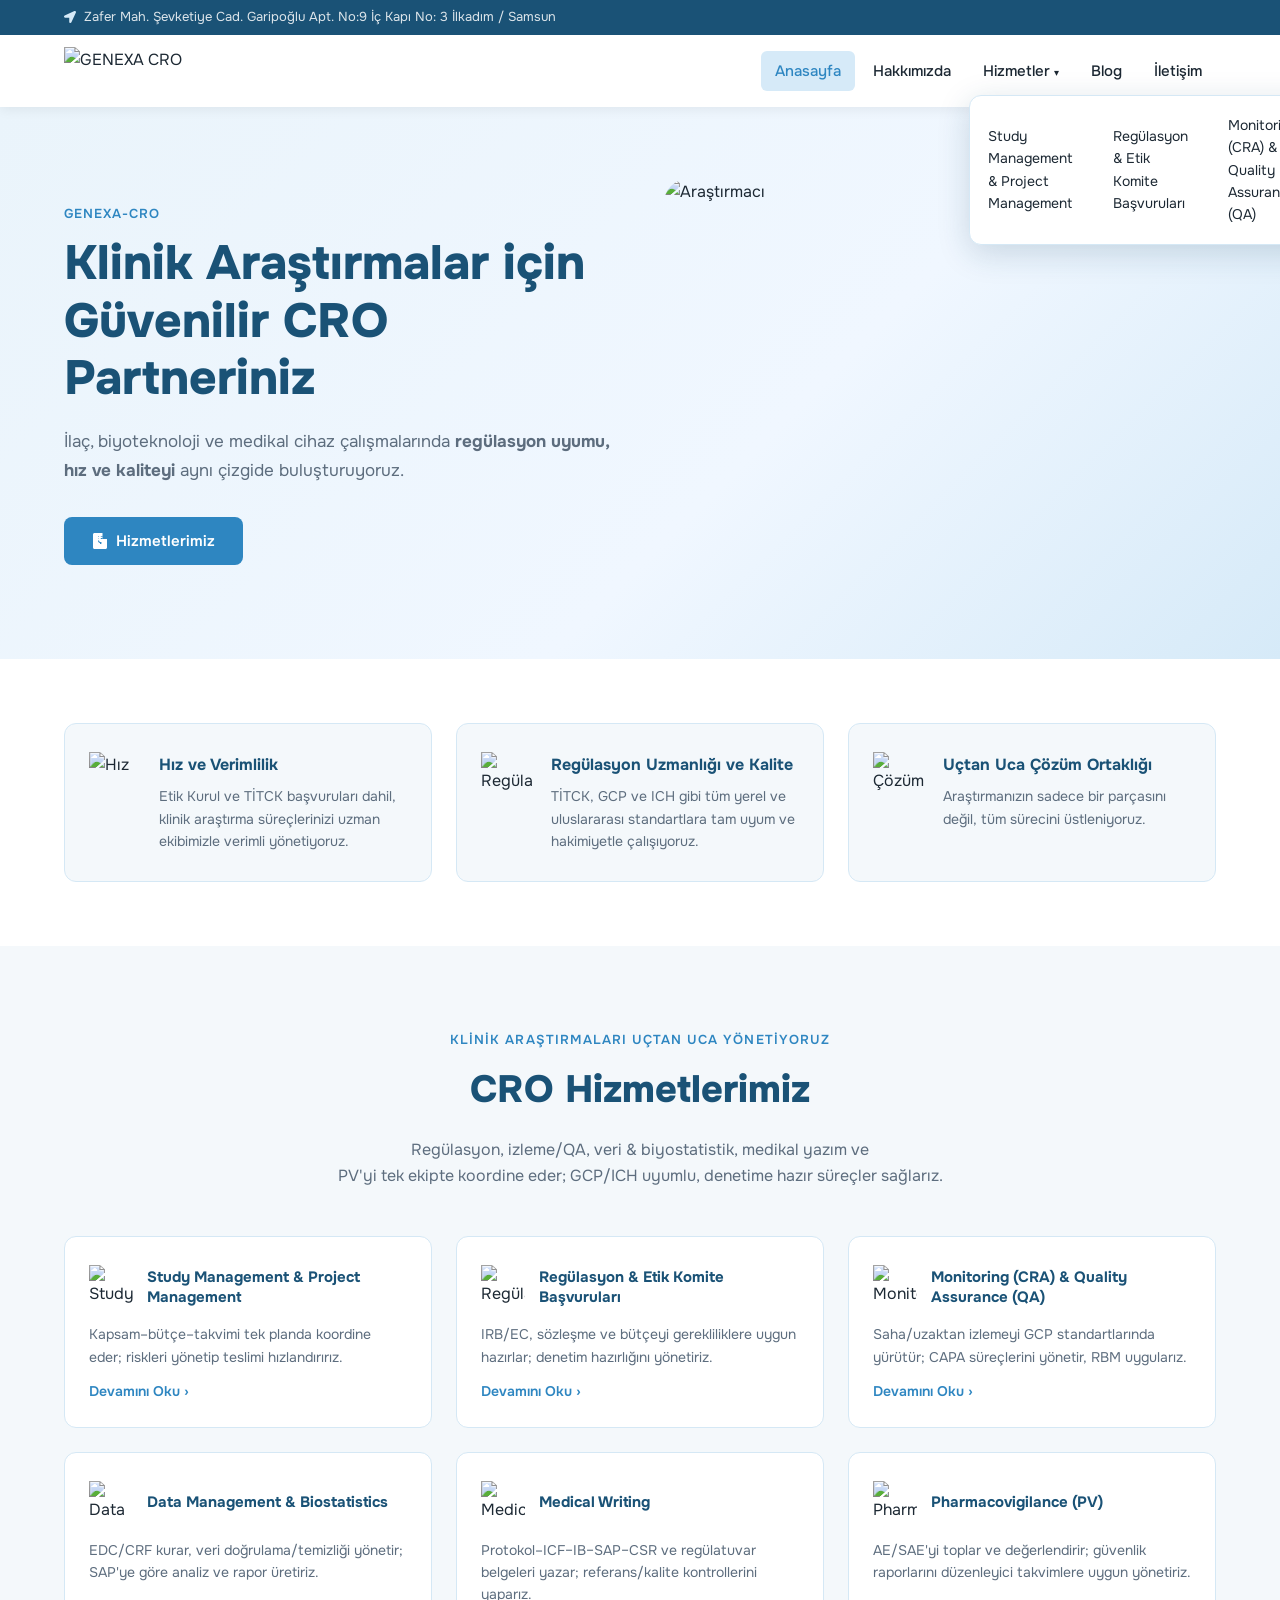
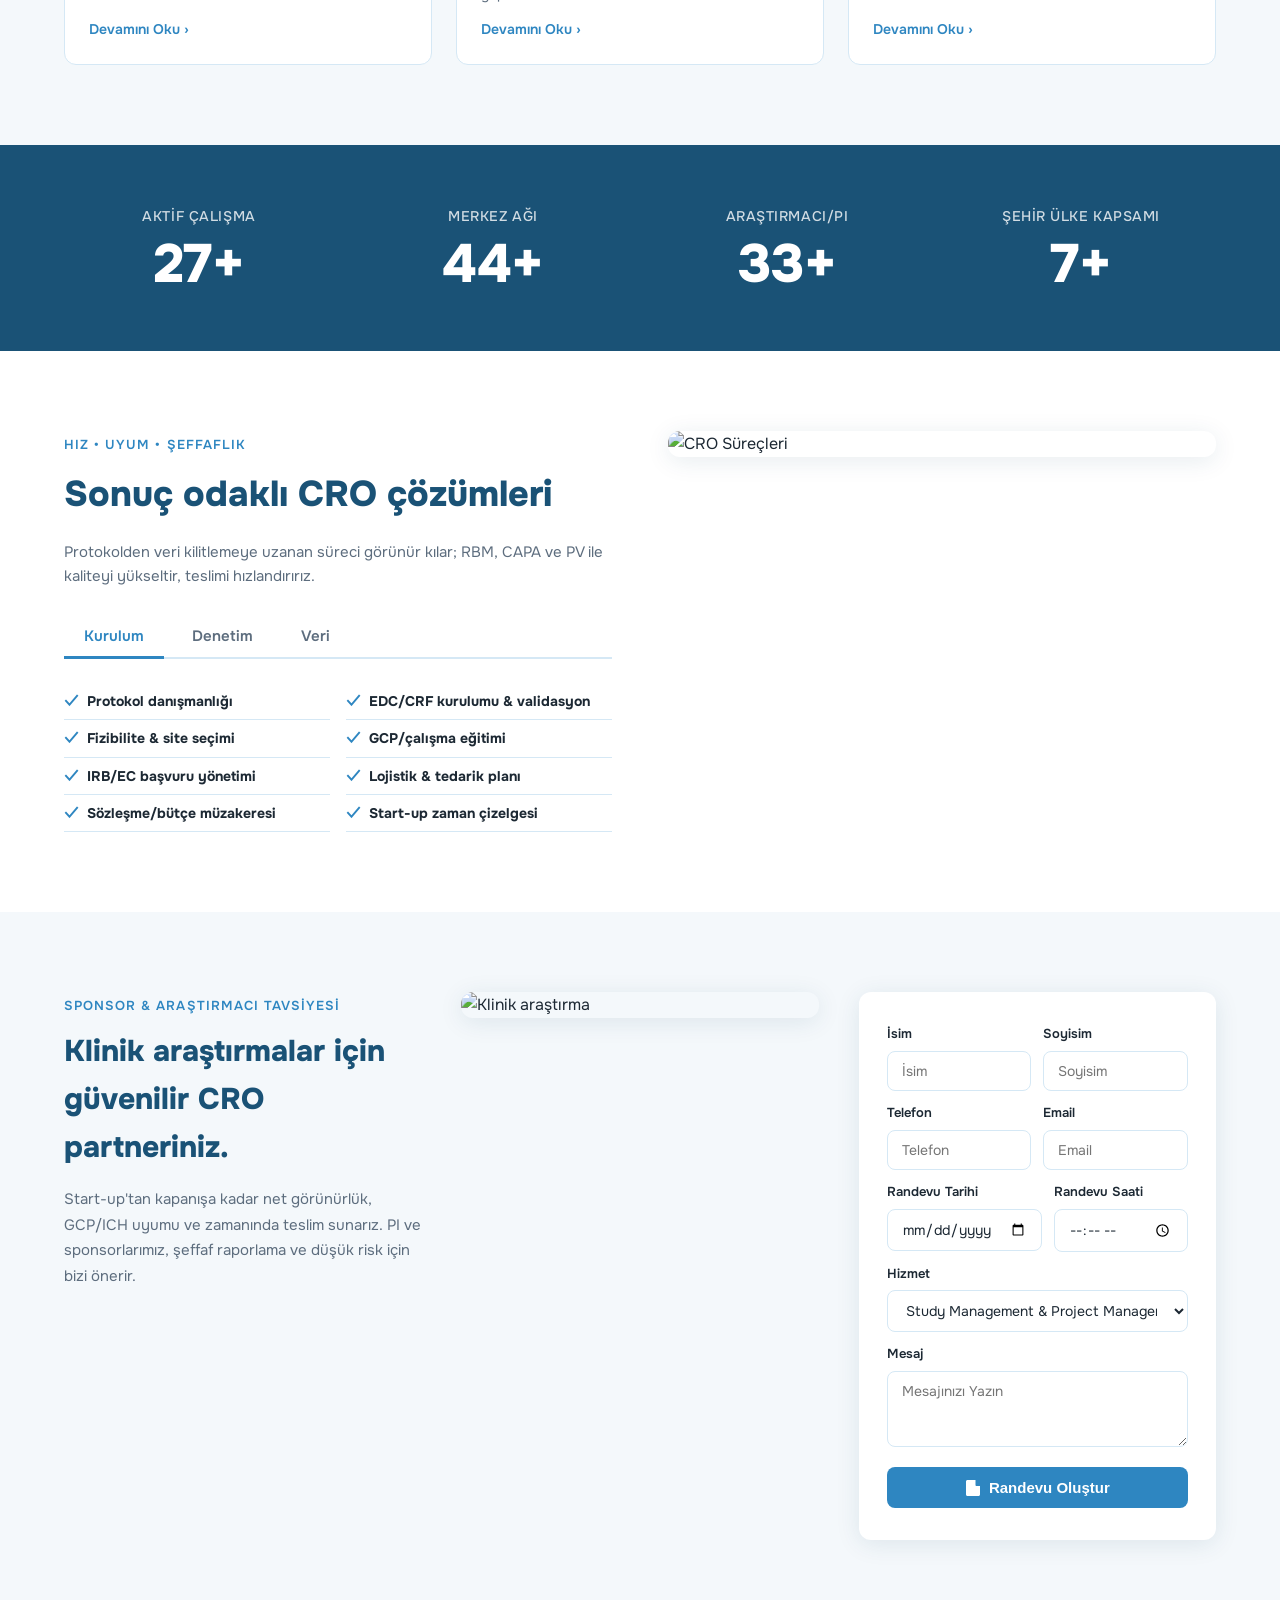
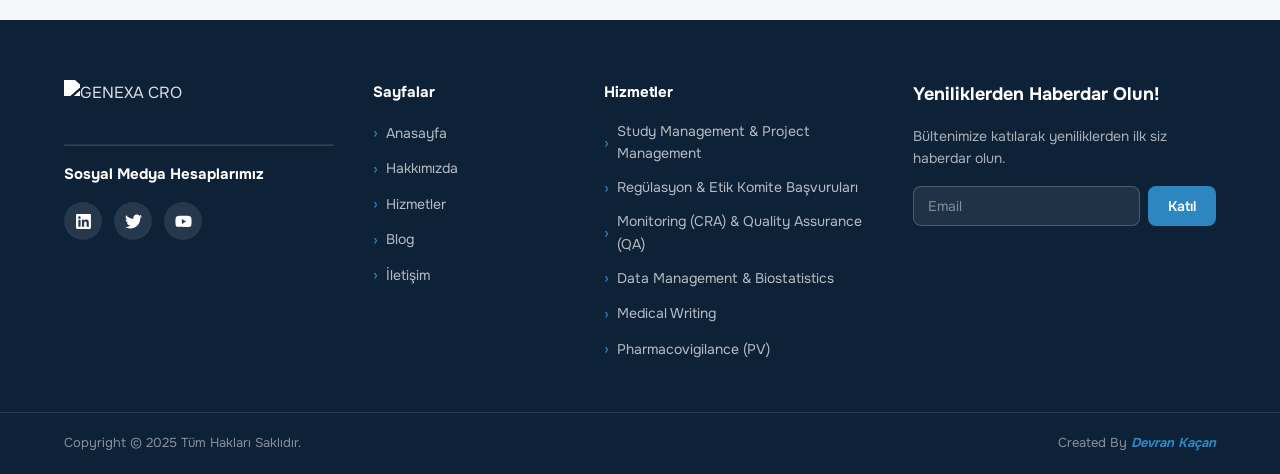
==== index.html @ 9d2e2f34 "Add Genexa CRO website replica - homepage Full HTML/CSS/JS recreation of genexa-cro.com including: -" ====
<!DOCTYPE html>
<html lang="tr">
<head>
  <meta charset="UTF-8" />
  <meta name="viewport" content="width=device-width, initial-scale=1" />
  <title>GENEXA CRO – Güvenilir CRO Partneriniz</title>
  <link rel="stylesheet" href="https://fonts.googleapis.com/css2?family=Onest:wght@300;400;500;600;700;800&family=Golos+Text:wght@400;500;600;700&display=swap" />
  <link rel="stylesheet" href="style.css" />
</head>
<body>

<!-- ========== HEADER ========== -->
<header id="masthead">
  <div class="header-top">
    <div class="container">
      <span class="header-address">
        <svg viewBox="0 0 512 512" xmlns="http://www.w3.org/2000/svg"><path d="M444.52 3.52L28.74 195.42c-47.97 22.39-31.98 92.75 19.19 92.75h175.91v175.91c0 51.17 70.36 67.17 92.75 19.19l191.9-415.78c15.99-38.39-25.59-79.97-63.97-63.97z"/></svg>
        Zafer Mah. Şevketiye Cad. Garipoğlu Apt. No:9 İç Kapı No: 3 İlkadım / Samsun
      </span>
    </div>
  </div>
  <div class="header-main">
    <div class="container header-inner">
      <a href="index.html" class="logo">
        <img src="https://genexa-cro.com/wp-content/uploads/2025/11/gorsel_2025-11-05_171219518.png" alt="GENEXA CRO" />
      </a>
      <nav class="nav-menu" id="navMenu">
        <ul>
          <li><a href="index.html" class="active">Anasayfa</a></li>
          <li><a href="hakkimizda.html">Hakkımızda</a></li>
          <li class="has-dropdown">
            <a href="hizmetler.html">Hizmetler <span class="caret">▾</span></a>
            <ul class="dropdown">
              <li><a href="study-management-project-management.html">Study Management &amp; Project Management</a></li>
              <li><a href="regulasyon-etik-komite-basvurulari.html">Regülasyon &amp; Etik Komite Başvuruları</a></li>
              <li><a href="monitoring-cra-quality-assurance-qa.html">Monitoring (CRA) &amp; Quality Assurance (QA)</a></li>
              <li><a href="medical-writing.html">Medical Writing</a></li>
              <li><a href="data-management-biostatistics.html">Data Management &amp; Biostatistics</a></li>
              <li><a href="pharmacovigilance-pv.html">Pharmacovigilance (PV)</a></li>
            </ul>
          </li>
          <li><a href="blog.html">Blog</a></li>
          <li><a href="iletisim.html">İletişim</a></li>
        </ul>
      </nav>
      <button class="burger" id="burger" aria-label="Menu Toggle">
        <span></span><span></span><span></span>
      </button>
    </div>
  </div>
</header>

<!-- ========== HERO ========== -->
<section class="hero">
  <div class="container hero-inner">
    <div class="hero-text">
      <span class="label">GENEXA-CRO</span>
      <h1>Klinik Araştırmalar için<br>Güvenilir CRO Partneriniz</h1>
      <p>İlaç, biyoteknoloji ve medikal cihaz çalışmalarında <strong>regülasyon uyumu, hız ve kaliteyi</strong> aynı çizgide buluşturuyoruz.</p>
      <a href="hizmetler.html" class="btn btn-primary">
        <svg viewBox="0 0 448 512" xmlns="http://www.w3.org/2000/svg"><path d="M0 464c0 26.5 21.5 48 48 48h352c26.5 0 48-21.5 48-48V192H336c-17.7 0-32-14.3-32-32V0H48C21.5 0 0 21.5 0 48v416zm160-352c0-8.8 7.2-16 16-16h128c8.8 0 16 7.2 16 16s-7.2 16-16 16H176c-8.8 0-16-7.2-16-16zm0 64c0-8.8 7.2-16 16-16h128c8.8 0 16 7.2 16 16s-7.2 16-16 16H176c-8.8 0-16-7.2-16-16zm96 204.8V352h-32v-35.2c-35.8-9.1-64-40.6-64-80.8h32c0 26.5 21.5 48 48 48s48-21.5 48-48c0-22.9-17-42.7-40-47v-80h32v-16h-16V80h-32v16h-16c-26.5 0-48 21.5-48 48v.1c0 31.7 20.9 57.9 49.1 67v39.3C245.1 254 272 279.9 272 312c0 40.2-28.2 71.7-64 80.8z"/></svg>
        Hizmetlerimiz
      </a>
    </div>
    <div class="hero-image">
      <img src="https://genexa-cro.com/wp-content/uploads/2025/11/front-view-female-researcher-laboratory-with-test-tubes-scaled.png" alt="Araştırmacı" />
    </div>
  </div>
</section>

<!-- ========== FEATURES ========== -->
<section class="features">
  <div class="container">
    <div class="features-grid animate-fade">
      <div class="feature-card">
        <img src="https://genexa-cro.com/wp-content/uploads/2025/11/Basliksiz-1.png" alt="Hız" />
        <div class="feature-content">
          <h3>Hız ve Verimlilik</h3>
          <p>Etik Kurul ve TİTCK başvuruları dahil, klinik araştırma süreçlerinizi uzman ekibimizle verimli yönetiyoruz.</p>
        </div>
      </div>
      <div class="feature-card">
        <img src="https://genexa-cro.com/wp-content/uploads/2025/11/Basliksiz-2-1.png" alt="Regülasyon" />
        <div class="feature-content">
          <h3>Regülasyon Uzmanlığı ve Kalite</h3>
          <p>TİTCK, GCP ve ICH gibi tüm yerel ve uluslararası standartlara tam uyum ve hakimiyetle çalışıyoruz.</p>
        </div>
      </div>
      <div class="feature-card">
        <img src="https://genexa-cro.com/wp-content/uploads/2025/11/Basliksiz-3-1.png" alt="Çözüm" />
        <div class="feature-content">
          <h3>Uçtan Uca Çözüm Ortaklığı</h3>
          <p>Araştırmanızın sadece bir parçasını değil, tüm sürecini üstleniyoruz.</p>
        </div>
      </div>
    </div>
  </div>
</section>

<!-- ========== SERVICES ========== -->
<section class="services">
  <div class="container">
    <div class="section-header">
      <span class="label">Klinik araştırmaları uçtan uca yönetiyoruz</span>
      <h2>CRO Hizmetlerimiz</h2>
      <p>Regülasyon, izleme/QA, veri &amp; biyostatistik, medikal yazım ve<br>PV'yi tek ekipte koordine eder; GCP/ICH uyumlu, denetime hazır süreçler sağlarız.</p>
    </div>
    <div class="services-grid">

      <div class="service-card">
        <div class="service-top">
          <img src="https://genexa-cro.com/wp-content/uploads/2025/11/Project-Management.png" alt="Study Management" />
          <h3>Study Management &amp; Project Management</h3>
        </div>
        <p>Kapsam–bütçe–takvimi tek planda koordine eder; riskleri yönetip teslimi hızlandırırız.</p>
        <a href="study-management-project-management.html" class="btn-read">Devamını Oku ›</a>
      </div>

      <div class="service-card">
        <div class="service-top">
          <img src="https://genexa-cro.com/wp-content/uploads/2025/11/regulasyon.png" alt="Regülasyon" />
          <h3>Regülasyon &amp; Etik Komite Başvuruları</h3>
        </div>
        <p>IRB/EC, sözleşme ve bütçeyi gerekliliklere uygun hazırlar; denetim hazırlığını yönetiriz.</p>
        <a href="regulasyon-etik-komite-basvurulari.html" class="btn-read">Devamını Oku ›</a>
      </div>

      <div class="service-card">
        <div class="service-top">
          <img src="https://genexa-cro.com/wp-content/uploads/2025/11/monitoring.png" alt="Monitoring" />
          <h3>Monitoring (CRA) &amp; Quality Assurance (QA)</h3>
        </div>
        <p>Saha/uzaktan izlemeyi GCP standartlarında yürütür; CAPA süreçlerini yönetir, RBM uygularız.</p>
        <a href="monitoring-cra-quality-assurance-qa.html" class="btn-read">Devamını Oku ›</a>
      </div>

      <div class="service-card">
        <div class="service-top">
          <img src="https://genexa-cro.com/wp-content/uploads/2025/11/gradik.png" alt="Data Management" />
          <h3>Data Management &amp; Biostatistics</h3>
        </div>
        <p>EDC/CRF kurar, veri doğrulama/temizliği yönetir; SAP'ye göre analiz ve rapor üretiriz.</p>
        <a href="data-management-biostatistics.html" class="btn-read">Devamını Oku ›</a>
      </div>

      <div class="service-card">
        <div class="service-top">
          <img src="https://genexa-cro.com/wp-content/uploads/2025/11/medikal.png" alt="Medical Writing" />
          <h3>Medical Writing</h3>
        </div>
        <p>Protokol–ICF–IB–SAP–CSR ve regülatuvar belgeleri yazar; referans/kalite kontrollerini yaparız.</p>
        <a href="medical-writing.html" class="btn-read">Devamını Oku ›</a>
      </div>

      <div class="service-card">
        <div class="service-top">
          <img src="https://genexa-cro.com/wp-content/uploads/2025/11/ecza.png" alt="Pharmacovigilance" />
          <h3>Pharmacovigilance (PV)</h3>
        </div>
        <p>AE/SAE'yi toplar ve değerlendirir; güvenlik raporlarını düzenleyici takvimlere uygun yönetiriz.</p>
        <a href="pharmacovigilance-pv.html" class="btn-read">Devamını Oku ›</a>
      </div>

    </div>
  </div>
</section>

<!-- ========== COUNTERS ========== -->
<section class="counters">
  <div class="container">
    <div class="counters-grid">
      <div class="counter-item">
        <div class="counter-title">Aktif Çalışma</div>
        <div class="counter-number"><span class="count" data-target="72">0</span>+</div>
      </div>
      <div class="counter-item">
        <div class="counter-title">Merkez Ağı</div>
        <div class="counter-number"><span class="count" data-target="120">0</span>+</div>
      </div>
      <div class="counter-item">
        <div class="counter-title">Araştırmacı/PI</div>
        <div class="counter-number"><span class="count" data-target="90">0</span>+</div>
      </div>
      <div class="counter-item">
        <div class="counter-title">Şehir Ülke Kapsamı</div>
        <div class="counter-number"><span class="count" data-target="20">0</span>+</div>
      </div>
    </div>
  </div>
</section>

<!-- ========== TABS SECTION ========== -->
<section class="tabs-section">
  <div class="container tabs-inner">
    <div class="tabs-left">
      <span class="label">Hız • Uyum • Şeffaflık</span>
      <h2>Sonuç odaklı CRO çözümleri</h2>
      <p>Protokolden veri kilitlemeye uzanan süreci görünür kılar; RBM, CAPA ve PV ile kaliteyi yükseltir, teslimi hızlandırırız.</p>

      <div class="tabs">
        <div class="tab-buttons">
          <button class="tab-btn active" data-tab="kurulum">Kurulum</button>
          <button class="tab-btn" data-tab="denetim">Denetim</button>
          <button class="tab-btn" data-tab="veri">Veri</button>
        </div>

        <div class="tab-content active" id="kurulum">
          <div class="tab-cols">
            <ul>
              <li><strong>Protokol danışmanlığı</strong></li>
              <li><strong>Fizibilite &amp; site seçimi</strong></li>
              <li><strong>IRB/EC başvuru yönetimi</strong></li>
              <li><strong>Sözleşme/bütçe müzakeresi</strong></li>
            </ul>
            <ul>
              <li><strong>EDC/CRF kurulumu &amp; validasyon</strong></li>
              <li><strong>GCP/çalışma eğitimi</strong></li>
              <li><strong>Lojistik &amp; tedarik planı</strong></li>
              <li><strong>Start-up zaman çizelgesi</strong></li>
            </ul>
          </div>
        </div>

        <div class="tab-content" id="denetim">
          <div class="tab-cols">
            <ul>
              <li><strong>RBM stratejisi &amp; planı</strong></li>
              <li><strong>Saha/uzaktan izleme (CRA)</strong></li>
              <li><strong>Kaynak belge (SDV) kontrolü</strong></li>
              <li><strong>Deviation yönetimi</strong></li>
            </ul>
            <ul>
              <li><strong>CAPA planı &amp; takibi</strong></li>
              <li><strong>Merkez/vendor denetimleri</strong></li>
              <li><strong>Eğitim &amp; kalite brifingleri</strong></li>
              <li><strong>Close-out &amp; arşiv hazırlığı</strong></li>
            </ul>
          </div>
        </div>

        <div class="tab-content" id="veri">
          <div class="tab-cols">
            <ul>
              <li><strong>Veri yönetim planı (DMP)</strong></li>
              <li><strong>Veri temizliği &amp; coding</strong></li>
              <li><strong>Veritabanı kilitleme (DBL)</strong></li>
              <li><strong>SAP &amp; istatistik analiz</strong></li>
            </ul>
            <ul>
              <li><strong>PV izleme &amp; raporlama</strong></li>
              <li><strong>Ara/nihai rapor, tablolar</strong></li>
              <li><strong>Regülatör dosya hazırlığı</strong></li>
            </ul>
          </div>
        </div>
      </div>
    </div>

    <div class="tabs-right">
      <img src="https://genexa-cro.com/wp-content/uploads/2025/11/gorsel_2025-11-06_090458486.png" alt="CRO Süreçleri" />
    </div>
  </div>
</section>

<!-- ========== CONTACT / APPOINTMENT ========== -->
<section class="contact-section">
  <div class="container contact-inner">

    <div class="contact-left">
      <span class="label">Sponsor &amp; Araştırmacı Tavsiyesi</span>
      <h2>Klinik araştırmalar için güvenilir CRO partneriniz.</h2>
      <p>Start-up'tan kapanışa kadar net görünürlük, GCP/ICH uyumu ve zamanında teslim sunarız. PI ve sponsorlarımız, şeffaf raporlama ve düşük risk için bizi önerir.</p>
    </div>

    <div class="contact-image">
      <img src="https://genexa-cro.com/wp-content/uploads/2025/11/gorsel_2025-11-06_093248950.png" alt="Klinik araştırma" />
    </div>

    <div class="contact-form-wrap">
      <form class="contact-form" onsubmit="return false;">
        <div class="form-row">
          <div class="form-group">
            <label>İsim</label>
            <input type="text" placeholder="İsim" required />
          </div>
          <div class="form-group">
            <label>Soyisim</label>
            <input type="text" placeholder="Soyisim" required />
          </div>
        </div>
        <div class="form-row">
          <div class="form-group">
            <label>Telefon</label>
            <input type="tel" placeholder="Telefon" required />
          </div>
          <div class="form-group">
            <label>Email</label>
            <input type="email" placeholder="Email" required />
          </div>
        </div>
        <div class="form-row">
          <div class="form-group">
            <label>Randevu Tarihi</label>
            <input type="date" required />
          </div>
          <div class="form-group">
            <label>Randevu Saati</label>
            <input type="time" required />
          </div>
        </div>
        <div class="form-group full">
          <label>Hizmet</label>
          <select required>
            <option>Study Management &amp; Project Management</option>
            <option>Regülasyon &amp; Etik Komite Başvuruları</option>
            <option>Monitoring (CRA) &amp; Quality Assurance (QA)</option>
            <option>Data Management &amp; Biostatistics</option>
            <option>Medical Writing</option>
            <option>Pharmacovigilance (PV)</option>
          </select>
        </div>
        <div class="form-group full">
          <label>Mesaj</label>
          <textarea rows="3" placeholder="Mesajınızı Yazın"></textarea>
        </div>
        <button type="submit" class="btn btn-primary full-width">
          <svg viewBox="0 0 448 512" xmlns="http://www.w3.org/2000/svg"><path d="M0 464c0 26.5 21.5 48 48 48h352c26.5 0 48-21.5 48-48V192H336c-17.7 0-32-14.3-32-32V0H48C21.5 0 0 21.5 0 48v416z"/></svg>
          Randevu Oluştur
        </button>
      </form>
    </div>

  </div>
</section>

<!-- ========== FOOTER ========== -->
<footer id="colophon">
  <div class="footer-main">
    <div class="container footer-grid">

      <div class="footer-col">
        <img src="https://genexa-cro.com/wp-content/uploads/2025/11/gorsel_2025-11-05_171219518.png" alt="GENEXA CRO" class="footer-logo" />
        <hr />
        <h5>Sosyal Medya Hesaplarımız</h5>
        <div class="social-icons">
          <a href="#" target="_blank" class="social-icon" aria-label="LinkedIn">
            <svg viewBox="0 0 448 512" xmlns="http://www.w3.org/2000/svg"><path d="M416 32H31.9C14.3 32 0 46.5 0 64.3v383.4C0 465.5 14.3 480 31.9 480H416c17.6 0 32-14.5 32-32.3V64.3c0-17.8-14.4-32.3-32-32.3zM135.4 416H69V202.2h66.5V416zm-33.2-243c-21.3 0-38.5-17.3-38.5-38.5S80.9 96 102.2 96c21.2 0 38.5 17.3 38.5 38.5 0 21.3-17.2 38.5-38.5 38.5zm282.1 243h-66.4V312c0-24.8-.5-56.7-34.5-56.7-34.6 0-39.9 27-39.9 54.9V416h-66.4V202.2h63.7v29.2h.9c8.9-16.8 30.6-34.5 62.9-34.5 67.2 0 79.7 44.3 79.7 101.9V416z"/></svg>
          </a>
          <a href="#" target="_blank" class="social-icon" aria-label="Twitter">
            <svg viewBox="0 0 512 512" xmlns="http://www.w3.org/2000/svg"><path d="M459.37 151.716c.325 4.548.325 9.097.325 13.645 0 138.72-105.583 298.558-298.558 298.558-59.452 0-114.68-17.219-161.137-47.106 8.447.974 16.568 1.299 25.34 1.299 49.055 0 94.213-16.568 130.274-44.832-46.132-.975-84.792-31.188-98.112-72.772 6.498.974 12.995 1.624 19.818 1.624 9.421 0 18.843-1.3 27.614-3.573-48.081-9.747-84.143-51.98-84.143-102.985v-1.299c13.969 7.797 30.214 12.67 47.431 13.319-28.264-18.843-46.781-51.005-46.781-87.391 0-19.492 5.197-37.36 14.294-52.954 51.655 63.675 129.3 105.258 216.365 109.807-1.624-7.797-2.599-15.918-2.599-24.04 0-57.828 46.782-104.934 104.934-104.934 30.213 0 57.502 12.67 76.67 33.137 23.715-4.548 46.456-13.32 66.599-25.34-7.798 24.366-24.366 44.833-46.132 57.827 21.117-2.273 41.584-8.122 60.426-16.243-14.292 20.791-32.161 39.308-52.628 54.253z"/></svg>
          </a>
          <a href="#" target="_blank" class="social-icon" aria-label="YouTube">
            <svg viewBox="0 0 576 512" xmlns="http://www.w3.org/2000/svg"><path d="M549.655 124.083c-6.281-23.65-24.787-42.276-48.284-48.597C458.781 64 288 64 288 64S117.22 64 74.629 75.486c-23.497 6.322-42.003 24.947-48.284 48.597-11.412 42.867-11.412 132.305-11.412 132.305s0 89.438 11.412 132.305c6.281 23.65 24.787 41.5 48.284 47.821C117.22 448 288 448 288 448s170.78 0 213.371-11.486c23.497-6.321 42.003-24.171 48.284-47.821 11.412-42.867 11.412-132.305 11.412-132.305s0-89.438-11.412-132.305zm-317.51 213.508V175.185l142.739 81.205-142.739 81.201z"/></svg>
          </a>
        </div>
      </div>

      <div class="footer-col">
        <h5>Sayfalar</h5>
        <ul class="footer-links">
          <li><a href="index.html">Anasayfa</a></li>
          <li><a href="hakkimizda.html">Hakkımızda</a></li>
          <li><a href="hizmetler.html">Hizmetler</a></li>
          <li><a href="blog.html">Blog</a></li>
          <li><a href="iletisim.html">İletişim</a></li>
        </ul>
      </div>

      <div class="footer-col">
        <h5>Hizmetler</h5>
        <ul class="footer-links">
          <li><a href="study-management-project-management.html">Study Management &amp; Project Management</a></li>
          <li><a href="regulasyon-etik-komite-basvurulari.html">Regülasyon &amp; Etik Komite Başvuruları</a></li>
          <li><a href="monitoring-cra-quality-assurance-qa.html">Monitoring (CRA) &amp; Quality Assurance (QA)</a></li>
          <li><a href="data-management-biostatistics.html">Data Management &amp; Biostatistics</a></li>
          <li><a href="medical-writing.html">Medical Writing</a></li>
          <li><a href="pharmacovigilance-pv.html">Pharmacovigilance (PV)</a></li>
        </ul>
      </div>

      <div class="footer-col">
        <h4>Yeniliklerden Haberdar Olun!</h4>
        <p>Bültenimize katılarak yeniliklerden ilk siz haberdar olun.</p>
        <form class="newsletter-form" onsubmit="return false;">
          <input type="email" placeholder="Email" required />
          <button type="submit">Katıl</button>
        </form>
      </div>

    </div>
  </div>

  <div class="footer-bottom">
    <div class="container footer-bottom-inner">
      <span>Copyright © 2025 Tüm Hakları Saklıdır.</span>
      <span>Created By <em><strong><a href="http://devrankacan.com/" target="_blank">Devran Kaçan</a></strong></em></span>
    </div>
  </div>
</footer>

<script src="script.js"></script>
</body>
</html>
---- style.css ----
/* ===== RESET & BASE ===== */
*, *::before, *::after { box-sizing: border-box; margin: 0; padding: 0; }

:root {
  --primary: #1a5276;
  --primary-dark: #154360;
  --accent: #2e86c1;
  --accent-light: #d6eaf8;
  --text: #1c2833;
  --text-muted: #5d6d7e;
  --white: #fff;
  --bg-light: #f4f8fb;
  --bg-dark: #0d2137;
  --border: #d5e8f5;
  --radius: 12px;
  --shadow: 0 4px 24px rgba(21,67,96,.10);
  --shadow-hover: 0 8px 32px rgba(21,67,96,.18);
  --font-main: 'Onest', 'Golos Text', sans-serif;
}

html { scroll-behavior: smooth; }

body {
  font-family: var(--font-main);
  color: var(--text);
  background: var(--white);
  line-height: 1.6;
  font-size: 16px;
}

a { text-decoration: none; color: inherit; }
img { max-width: 100%; height: auto; display: block; }
ul { list-style: none; }

.container {
  max-width: 1200px;
  margin: 0 auto;
  padding: 0 24px;
}

/* ===== LABELS ===== */
.label {
  display: inline-block;
  font-size: 13px;
  font-weight: 600;
  letter-spacing: .08em;
  color: var(--accent);
  text-transform: uppercase;
  margin-bottom: 10px;
}

/* ===== BUTTONS ===== */
.btn {
  display: inline-flex;
  align-items: center;
  gap: 8px;
  padding: 12px 28px;
  border-radius: 8px;
  font-weight: 600;
  font-size: 15px;
  cursor: pointer;
  border: none;
  transition: all .2s;
}
.btn svg { width: 16px; height: 16px; fill: currentColor; }

.btn-primary {
  background: var(--accent);
  color: var(--white);
}
.btn-primary:hover { background: var(--primary-dark); transform: translateY(-1px); box-shadow: var(--shadow-hover); }

.btn-read {
  display: inline-block;
  margin-top: 12px;
  color: var(--accent);
  font-weight: 600;
  font-size: 14px;
  transition: color .2s;
}
.btn-read:hover { color: var(--primary-dark); }

.full-width { width: 100%; justify-content: center; }

/* ===== HEADER ===== */
header { position: sticky; top: 0; z-index: 100; background: var(--white); box-shadow: 0 2px 12px rgba(0,0,0,.07); }

.header-top {
  background: var(--primary);
  color: rgba(255,255,255,.85);
  font-size: 13px;
  padding: 7px 0;
}
.header-address {
  display: flex;
  align-items: center;
  gap: 8px;
}
.header-address svg { width: 12px; height: 12px; fill: var(--accent-light); flex-shrink: 0; }

.header-main { padding: 0; }
.header-inner {
  display: flex;
  align-items: center;
  justify-content: space-between;
  gap: 24px;
  height: 72px;
}

.logo img { height: 48px; width: auto; object-fit: contain; }

.nav-menu ul {
  display: flex;
  align-items: center;
  gap: 4px;
}
.nav-menu > ul > li { position: relative; }
.nav-menu > ul > li > a {
  display: block;
  padding: 8px 14px;
  font-size: 15px;
  font-weight: 500;
  border-radius: 6px;
  color: var(--text);
  transition: all .2s;
  white-space: nowrap;
}
.nav-menu > ul > li > a:hover,
.nav-menu > ul > li > a.active {
  color: var(--accent);
  background: var(--accent-light);
}
.caret { font-size: 10px; }

.dropdown {
  display: none;
  position: absolute;
  top: calc(100% + 4px);
  left: 0;
  background: var(--white);
  border: 1px solid var(--border);
  border-radius: var(--radius);
  box-shadow: var(--shadow-hover);
  min-width: 280px;
  z-index: 200;
  padding: 8px 0;
}
.has-dropdown:hover .dropdown { display: block; }
.dropdown li a {
  display: block;
  padding: 10px 18px;
  font-size: 14px;
  color: var(--text);
  transition: background .15s, color .15s;
}
.dropdown li a:hover { background: var(--accent-light); color: var(--accent); }

.burger {
  display: none;
  flex-direction: column;
  gap: 5px;
  background: none;
  border: none;
  cursor: pointer;
  padding: 6px;
}
.burger span {
  display: block;
  width: 24px;
  height: 2px;
  background: var(--text);
  border-radius: 2px;
  transition: all .3s;
}

/* ===== HERO ===== */
.hero {
  background: linear-gradient(135deg, #eaf4fb 0%, #f0f7ff 60%, #d6eaf8 100%);
  padding: 72px 0 0;
  overflow: hidden;
}
.hero-inner {
  display: grid;
  grid-template-columns: 1fr 1fr;
  gap: 48px;
  align-items: center;
}
.hero-text { padding-bottom: 72px; }
.hero-text h1 {
  font-size: clamp(28px, 4vw, 48px);
  font-weight: 800;
  line-height: 1.2;
  color: var(--primary);
  margin-bottom: 20px;
}
.hero-text p {
  font-size: 17px;
  color: var(--text-muted);
  margin-bottom: 32px;
  line-height: 1.7;
}
.hero-image img {
  border-radius: 24px 24px 0 0;
  object-fit: cover;
  width: 100%;
  height: 480px;
}

/* ===== FEATURES ===== */
.features {
  padding: 64px 0;
  background: var(--white);
}
.features-grid {
  display: grid;
  grid-template-columns: repeat(3, 1fr);
  gap: 24px;
}
.feature-card {
  background: var(--bg-light);
  border: 1px solid var(--border);
  border-radius: var(--radius);
  padding: 28px 24px;
  display: flex;
  gap: 18px;
  align-items: flex-start;
  transition: box-shadow .2s, transform .2s;
}
.feature-card:hover { box-shadow: var(--shadow-hover); transform: translateY(-3px); }
.feature-card img { width: 52px; height: 52px; object-fit: contain; flex-shrink: 0; }
.feature-content h3 { font-size: 16px; font-weight: 700; color: var(--primary); margin-bottom: 8px; }
.feature-content p { font-size: 14px; color: var(--text-muted); line-height: 1.6; }

/* ===== SERVICES ===== */
.services {
  background: var(--bg-light);
  padding: 80px 0;
}
.section-header {
  text-align: center;
  margin-bottom: 48px;
}
.section-header h2 {
  font-size: clamp(24px, 3vw, 38px);
  font-weight: 800;
  color: var(--primary);
  margin-bottom: 16px;
}
.section-header p { font-size: 16px; color: var(--text-muted); }

.services-grid {
  display: grid;
  grid-template-columns: repeat(3, 1fr);
  gap: 24px;
}
.service-card {
  background: var(--white);
  border: 1px solid var(--border);
  border-radius: var(--radius);
  padding: 28px 24px 24px;
  display: flex;
  flex-direction: column;
  transition: box-shadow .2s, transform .2s;
}
.service-card:hover { box-shadow: var(--shadow-hover); transform: translateY(-3px); }
.service-top {
  display: flex;
  align-items: center;
  gap: 14px;
  margin-bottom: 14px;
}
.service-top img { width: 44px; height: 44px; object-fit: contain; flex-shrink: 0; }
.service-top h3 { font-size: 15px; font-weight: 700; color: var(--primary); line-height: 1.35; }
.service-card > p { font-size: 14px; color: var(--text-muted); line-height: 1.6; flex: 1; }

/* ===== COUNTERS ===== */
.counters {
  background: var(--primary);
  padding: 60px 0;
}
.counters-grid {
  display: grid;
  grid-template-columns: repeat(4, 1fr);
  gap: 24px;
  text-align: center;
}
.counter-item { color: var(--white); }
.counter-title { font-size: 14px; font-weight: 500; opacity: .8; margin-bottom: 10px; letter-spacing: .04em; text-transform: uppercase; }
.counter-number { font-size: clamp(32px, 5vw, 54px); font-weight: 800; color: var(--white); line-height: 1; }

/* ===== TABS SECTION ===== */
.tabs-section { padding: 80px 0; background: var(--white); }
.tabs-inner {
  display: grid;
  grid-template-columns: 1fr 1fr;
  gap: 56px;
  align-items: start;
}
.tabs-left h2 {
  font-size: clamp(22px, 3vw, 36px);
  font-weight: 800;
  color: var(--primary);
  margin-bottom: 16px;
}
.tabs-left > p { font-size: 15px; color: var(--text-muted); margin-bottom: 28px; }

.tab-buttons {
  display: flex;
  gap: 8px;
  margin-bottom: 24px;
  border-bottom: 2px solid var(--border);
  padding-bottom: 0;
}
.tab-btn {
  padding: 10px 20px;
  background: none;
  border: none;
  border-bottom: 3px solid transparent;
  margin-bottom: -2px;
  font-size: 15px;
  font-weight: 600;
  color: var(--text-muted);
  cursor: pointer;
  transition: all .2s;
  font-family: var(--font-main);
}
.tab-btn.active, .tab-btn:hover { color: var(--accent); border-bottom-color: var(--accent); }

.tab-content { display: none; }
.tab-content.active { display: block; }

.tab-cols {
  display: grid;
  grid-template-columns: 1fr 1fr;
  gap: 16px;
}
.tab-cols ul { padding-left: 0; }
.tab-cols li {
  padding: 7px 0;
  font-size: 14px;
  color: var(--text);
  border-bottom: 1px solid var(--border);
  display: flex;
  align-items: center;
  gap: 8px;
}
.tab-cols li::before {
  content: '✓';
  color: var(--accent);
  font-weight: 700;
  flex-shrink: 0;
}

.tabs-right img {
  border-radius: var(--radius);
  box-shadow: var(--shadow);
  width: 100%;
}

/* ===== CONTACT SECTION ===== */
.contact-section { background: var(--bg-light); padding: 80px 0; }
.contact-inner {
  display: grid;
  grid-template-columns: 1fr 1fr 1fr;
  gap: 40px;
  align-items: start;
}
.contact-left h2 {
  font-size: clamp(20px, 2.5vw, 30px);
  font-weight: 800;
  color: var(--primary);
  margin-bottom: 16px;
}
.contact-left p { font-size: 15px; color: var(--text-muted); line-height: 1.7; }
.contact-image img { border-radius: var(--radius); box-shadow: var(--shadow); }

.contact-form-wrap {
  background: var(--white);
  border-radius: var(--radius);
  padding: 32px 28px;
  box-shadow: var(--shadow);
}
.form-row { display: grid; grid-template-columns: 1fr 1fr; gap: 12px; margin-bottom: 12px; }
.form-group { display: flex; flex-direction: column; gap: 6px; }
.form-group.full { margin-bottom: 12px; }
.form-group label { font-size: 13px; font-weight: 600; color: var(--text); }
.form-group input,
.form-group select,
.form-group textarea {
  padding: 10px 14px;
  border: 1.5px solid var(--border);
  border-radius: 8px;
  font-size: 14px;
  font-family: var(--font-main);
  color: var(--text);
  background: var(--white);
  transition: border-color .2s;
  outline: none;
  width: 100%;
}
.form-group input:focus,
.form-group select:focus,
.form-group textarea:focus { border-color: var(--accent); }
.form-group textarea { resize: vertical; }
.contact-form button { margin-top: 8px; }

/* ===== FOOTER ===== */
footer { background: var(--bg-dark); color: rgba(255,255,255,.85); }

.footer-main { padding: 60px 0 40px; }
.footer-grid {
  display: grid;
  grid-template-columns: 1.4fr 1fr 1.4fr 1.3fr;
  gap: 40px;
}
.footer-logo { height: 44px; width: auto; object-fit: contain; margin-bottom: 20px; filter: brightness(0) invert(1); }
footer hr { border-color: rgba(255,255,255,.15); margin: 16px 0; }

.footer-col h4, .footer-col h5 {
  color: var(--white);
  font-weight: 700;
  margin-bottom: 16px;
}
.footer-col h4 { font-size: 18px; }
.footer-col h5 { font-size: 15px; }
.footer-col > p { font-size: 14px; color: rgba(255,255,255,.65); margin-bottom: 16px; }

.social-icons { display: flex; gap: 12px; margin-top: 4px; }
.social-icon {
  display: flex;
  align-items: center;
  justify-content: center;
  width: 38px; height: 38px;
  border-radius: 50%;
  background: rgba(255,255,255,.1);
  transition: background .2s, transform .2s;
}
.social-icon:hover { background: var(--accent); transform: scale(1.1); }
.social-icon svg { width: 17px; height: 17px; fill: var(--white); }

.footer-links li {
  display: flex;
  align-items: center;
  gap: 8px;
  margin-bottom: 10px;
}
.footer-links li::before {
  content: '›';
  color: var(--accent);
  font-size: 16px;
  flex-shrink: 0;
}
.footer-links a {
  font-size: 14px;
  color: rgba(255,255,255,.7);
  transition: color .15s;
}
.footer-links a:hover { color: var(--white); }

.newsletter-form { display: flex; gap: 8px; }
.newsletter-form input {
  flex: 1;
  padding: 10px 14px;
  border-radius: 8px;
  border: 1.5px solid rgba(255,255,255,.2);
  background: rgba(255,255,255,.08);
  color: var(--white);
  font-size: 14px;
  font-family: var(--font-main);
  outline: none;
}
.newsletter-form input::placeholder { color: rgba(255,255,255,.45); }
.newsletter-form input:focus { border-color: var(--accent); }
.newsletter-form button {
  padding: 10px 20px;
  background: var(--accent);
  color: var(--white);
  border: none;
  border-radius: 8px;
  font-size: 14px;
  font-weight: 600;
  cursor: pointer;
  font-family: var(--font-main);
  transition: background .2s;
}
.newsletter-form button:hover { background: var(--primary-dark); }

.footer-bottom {
  border-top: 1px solid rgba(255,255,255,.12);
  padding: 20px 0;
}
.footer-bottom-inner {
  display: flex;
  justify-content: space-between;
  align-items: center;
  font-size: 13px;
  color: rgba(255,255,255,.5);
}
.footer-bottom a { color: var(--accent); }
.footer-bottom a:hover { color: var(--white); }

/* ===== ANIMATION ===== */
@keyframes fadeIn {
  from { opacity: 0; transform: translateY(20px); }
  to { opacity: 1; transform: translateY(0); }
}
.animate-fade { animation: fadeIn .6s ease both; }

/* ===== RESPONSIVE ===== */
@media (max-width: 1024px) {
  .services-grid { grid-template-columns: repeat(2, 1fr); }
  .contact-inner { grid-template-columns: 1fr 1fr; }
  .contact-image { display: none; }
  .footer-grid { grid-template-columns: 1fr 1fr; gap: 32px; }
  .tabs-inner { grid-template-columns: 1fr; }
  .tabs-right { display: none; }
}

@media (max-width: 768px) {
  .header-top { display: none; }
  .logo img { height: 38px; }

  .nav-menu {
    display: none;
    position: absolute;
    top: 72px;
    left: 0;
    right: 0;
    background: var(--white);
    border-top: 1px solid var(--border);
    box-shadow: var(--shadow);
    padding: 16px 0;
    z-index: 50;
  }
  .nav-menu.open { display: block; }
  .nav-menu ul { flex-direction: column; gap: 0; }
  .nav-menu > ul > li > a { border-radius: 0; padding: 12px 24px; }
  .dropdown { position: static; box-shadow: none; border: none; padding: 0 0 0 24px; }
  .has-dropdown:hover .dropdown { display: none; }
  .has-dropdown.open .dropdown { display: block; }
  .burger { display: flex; }

  .hero-inner { grid-template-columns: 1fr; }
  .hero-text { padding-bottom: 32px; }
  .hero-image img { height: 280px; border-radius: 16px; }

  .features-grid { grid-template-columns: 1fr; }
  .services-grid { grid-template-columns: 1fr; }
  .counters-grid { grid-template-columns: repeat(2, 1fr); }
  .contact-inner { grid-template-columns: 1fr; }
  .footer-grid { grid-template-columns: 1fr; }
  .footer-bottom-inner { flex-direction: column; gap: 8px; text-align: center; }
  .form-row { grid-template-columns: 1fr; }
  .tab-cols { grid-template-columns: 1fr; }
}
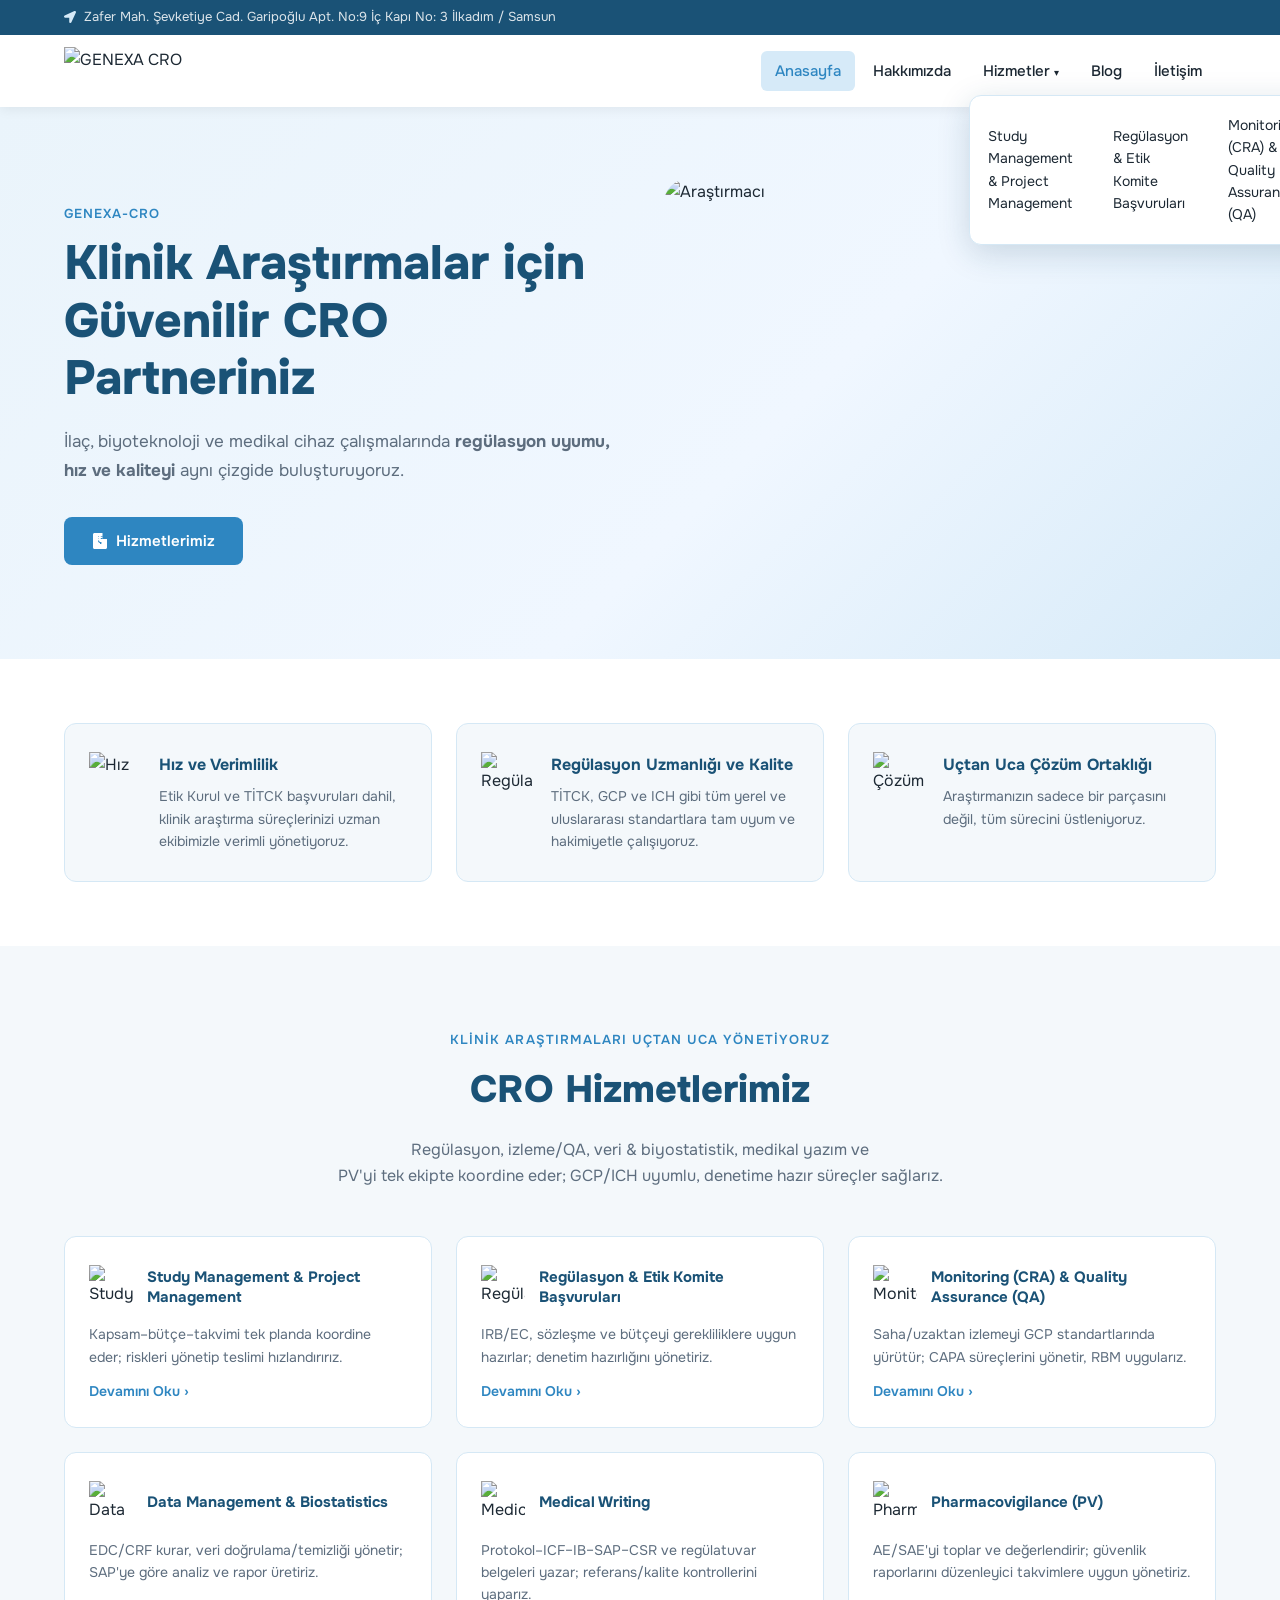
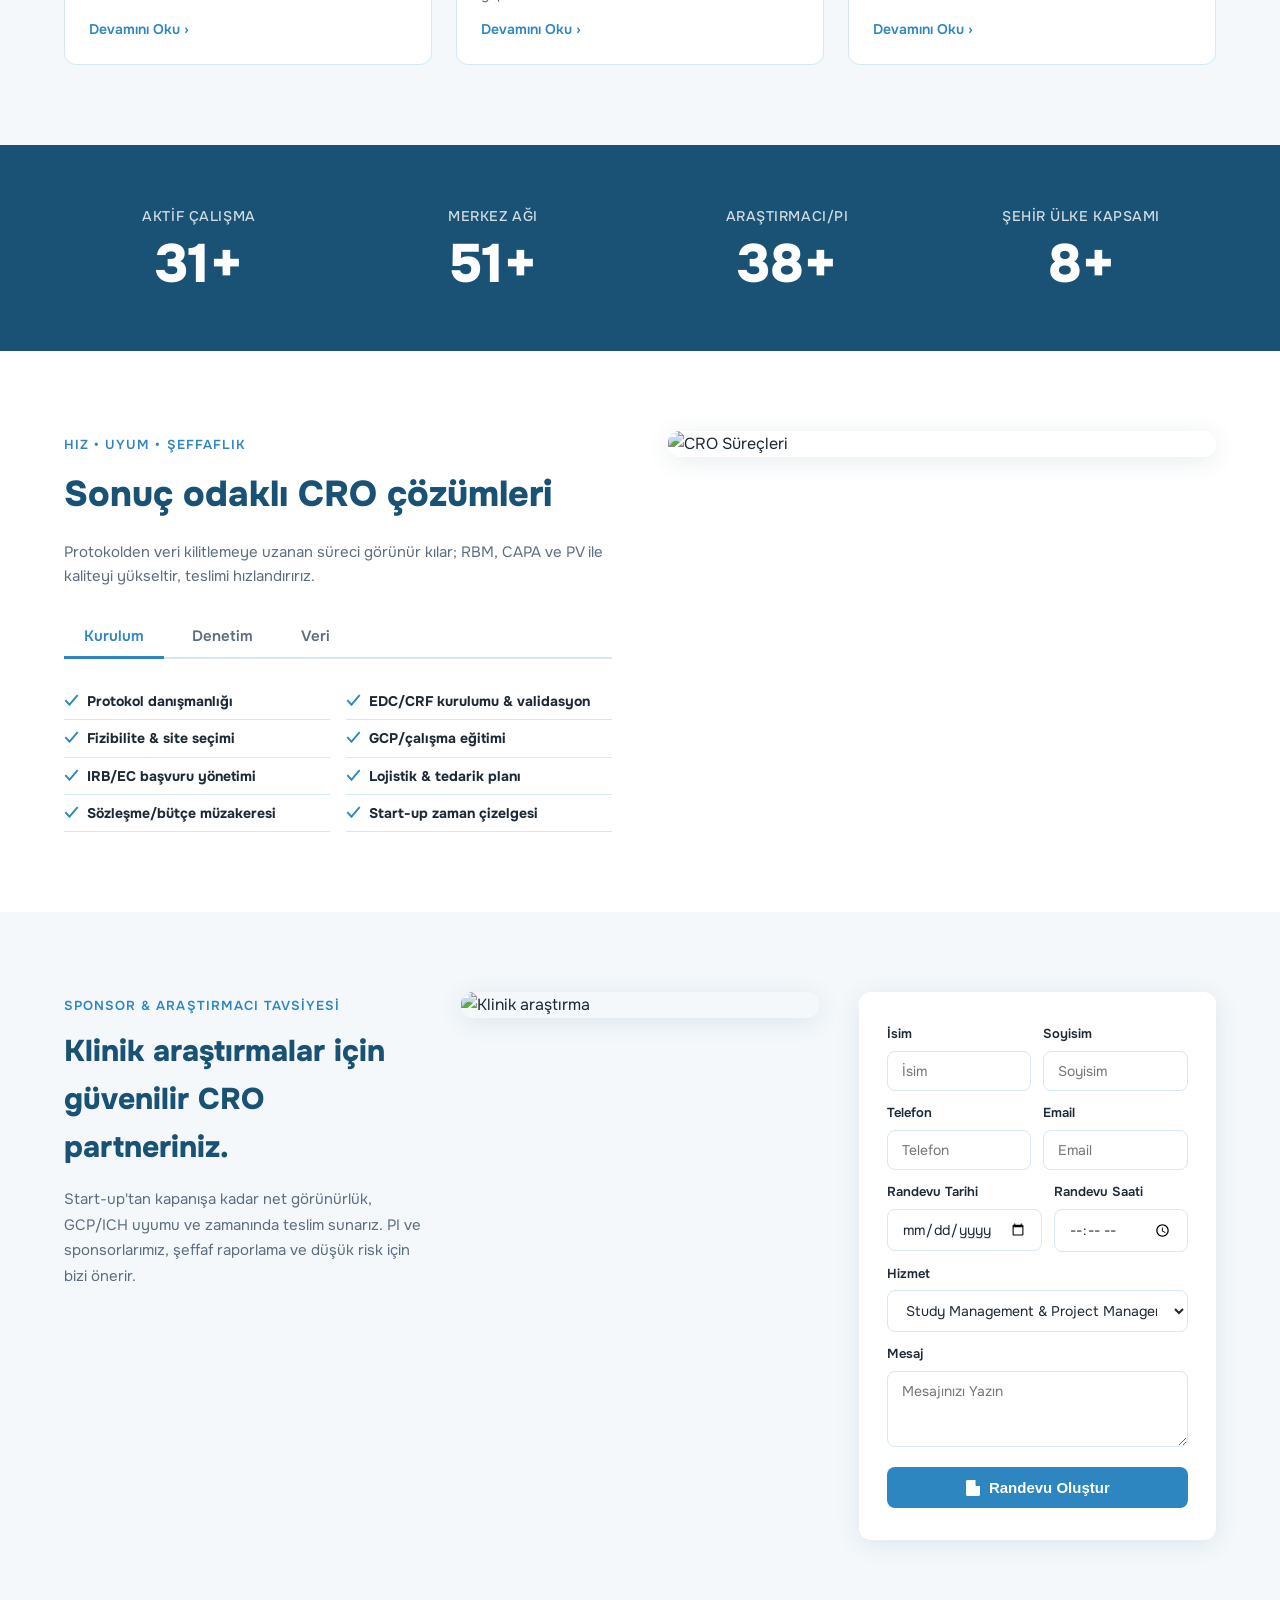
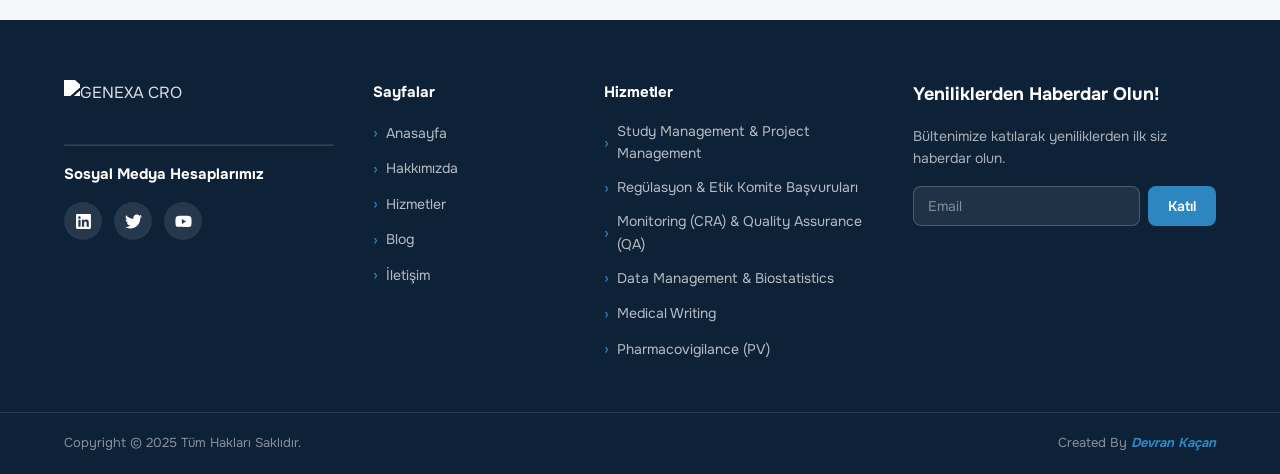
==== commit 23d7a5f6: "Download images locally and update paths All 14 images downloaded to /images folder. Replaced all ex" ====
--- a/index.html
+++ b/index.html
@@ -22,7 +22,7 @@
   <div class="header-main">
     <div class="container header-inner">
       <a href="index.html" class="logo">
-        <img src="https://genexa-cro.com/wp-content/uploads/2025/11/gorsel_2025-11-05_171219518.png" alt="GENEXA CRO" />
+        <img src="images/gorsel_2025-11-05_171219518.png" alt="GENEXA CRO" />
       </a>
       <nav class="nav-menu" id="navMenu">
         <ul>
@@ -63,7 +63,7 @@
       </a>
     </div>
     <div class="hero-image">
-      <img src="https://genexa-cro.com/wp-content/uploads/2025/11/front-view-female-researcher-laboratory-with-test-tubes-scaled.png" alt="Araştırmacı" />
+      <img src="images/front-view-female-researcher-laboratory-with-test-tubes-scaled.png" alt="Araştırmacı" />
     </div>
   </div>
 </section>
@@ -73,21 +73,21 @@
   <div class="container">
     <div class="features-grid animate-fade">
       <div class="feature-card">
-        <img src="https://genexa-cro.com/wp-content/uploads/2025/11/Basliksiz-1.png" alt="Hız" />
+        <img src="images/Basliksiz-1.png" alt="Hız" />
         <div class="feature-content">
           <h3>Hız ve Verimlilik</h3>
           <p>Etik Kurul ve TİTCK başvuruları dahil, klinik araştırma süreçlerinizi uzman ekibimizle verimli yönetiyoruz.</p>
         </div>
       </div>
       <div class="feature-card">
-        <img src="https://genexa-cro.com/wp-content/uploads/2025/11/Basliksiz-2-1.png" alt="Regülasyon" />
+        <img src="images/Basliksiz-2-1.png" alt="Regülasyon" />
         <div class="feature-content">
           <h3>Regülasyon Uzmanlığı ve Kalite</h3>
           <p>TİTCK, GCP ve ICH gibi tüm yerel ve uluslararası standartlara tam uyum ve hakimiyetle çalışıyoruz.</p>
         </div>
       </div>
       <div class="feature-card">
-        <img src="https://genexa-cro.com/wp-content/uploads/2025/11/Basliksiz-3-1.png" alt="Çözüm" />
+        <img src="images/Basliksiz-3-1.png" alt="Çözüm" />
         <div class="feature-content">
           <h3>Uçtan Uca Çözüm Ortaklığı</h3>
           <p>Araştırmanızın sadece bir parçasını değil, tüm sürecini üstleniyoruz.</p>
@@ -109,7 +109,7 @@
 
       <div class="service-card">
         <div class="service-top">
-          <img src="https://genexa-cro.com/wp-content/uploads/2025/11/Project-Management.png" alt="Study Management" />
+          <img src="images/Project-Management.png" alt="Study Management" />
           <h3>Study Management &amp; Project Management</h3>
         </div>
         <p>Kapsam–bütçe–takvimi tek planda koordine eder; riskleri yönetip teslimi hızlandırırız.</p>
@@ -118,7 +118,7 @@
 
       <div class="service-card">
         <div class="service-top">
-          <img src="https://genexa-cro.com/wp-content/uploads/2025/11/regulasyon.png" alt="Regülasyon" />
+          <img src="images/regulasyon.png" alt="Regülasyon" />
           <h3>Regülasyon &amp; Etik Komite Başvuruları</h3>
         </div>
         <p>IRB/EC, sözleşme ve bütçeyi gerekliliklere uygun hazırlar; denetim hazırlığını yönetiriz.</p>
@@ -127,7 +127,7 @@
 
       <div class="service-card">
         <div class="service-top">
-          <img src="https://genexa-cro.com/wp-content/uploads/2025/11/monitoring.png" alt="Monitoring" />
+          <img src="images/monitoring.png" alt="Monitoring" />
           <h3>Monitoring (CRA) &amp; Quality Assurance (QA)</h3>
         </div>
         <p>Saha/uzaktan izlemeyi GCP standartlarında yürütür; CAPA süreçlerini yönetir, RBM uygularız.</p>
@@ -136,7 +136,7 @@
 
       <div class="service-card">
         <div class="service-top">
-          <img src="https://genexa-cro.com/wp-content/uploads/2025/11/gradik.png" alt="Data Management" />
+          <img src="images/gradik.png" alt="Data Management" />
           <h3>Data Management &amp; Biostatistics</h3>
         </div>
         <p>EDC/CRF kurar, veri doğrulama/temizliği yönetir; SAP'ye göre analiz ve rapor üretiriz.</p>
@@ -145,7 +145,7 @@
 
       <div class="service-card">
         <div class="service-top">
-          <img src="https://genexa-cro.com/wp-content/uploads/2025/11/medikal.png" alt="Medical Writing" />
+          <img src="images/medikal.png" alt="Medical Writing" />
           <h3>Medical Writing</h3>
         </div>
         <p>Protokol–ICF–IB–SAP–CSR ve regülatuvar belgeleri yazar; referans/kalite kontrollerini yaparız.</p>
@@ -154,7 +154,7 @@
 
       <div class="service-card">
         <div class="service-top">
-          <img src="https://genexa-cro.com/wp-content/uploads/2025/11/ecza.png" alt="Pharmacovigilance" />
+          <img src="images/ecza.png" alt="Pharmacovigilance" />
           <h3>Pharmacovigilance (PV)</h3>
         </div>
         <p>AE/SAE'yi toplar ve değerlendirir; güvenlik raporlarını düzenleyici takvimlere uygun yönetiriz.</p>
@@ -257,7 +257,7 @@
     </div>
 
     <div class="tabs-right">
-      <img src="https://genexa-cro.com/wp-content/uploads/2025/11/gorsel_2025-11-06_090458486.png" alt="CRO Süreçleri" />
+      <img src="images/gorsel_2025-11-06_090458486.png" alt="CRO Süreçleri" />
     </div>
   </div>
 </section>
@@ -273,7 +273,7 @@
     </div>
 
     <div class="contact-image">
-      <img src="https://genexa-cro.com/wp-content/uploads/2025/11/gorsel_2025-11-06_093248950.png" alt="Klinik araştırma" />
+      <img src="images/gorsel_2025-11-06_093248950.png" alt="Klinik araştırma" />
     </div>
 
     <div class="contact-form-wrap">
@@ -339,7 +339,7 @@
     <div class="container footer-grid">
 
       <div class="footer-col">
-        <img src="https://genexa-cro.com/wp-content/uploads/2025/11/gorsel_2025-11-05_171219518.png" alt="GENEXA CRO" class="footer-logo" />
+        <img src="images/gorsel_2025-11-05_171219518.png" alt="GENEXA CRO" class="footer-logo" />
         <hr />
         <h5>Sosyal Medya Hesaplarımız</h5>
         <div class="social-icons">
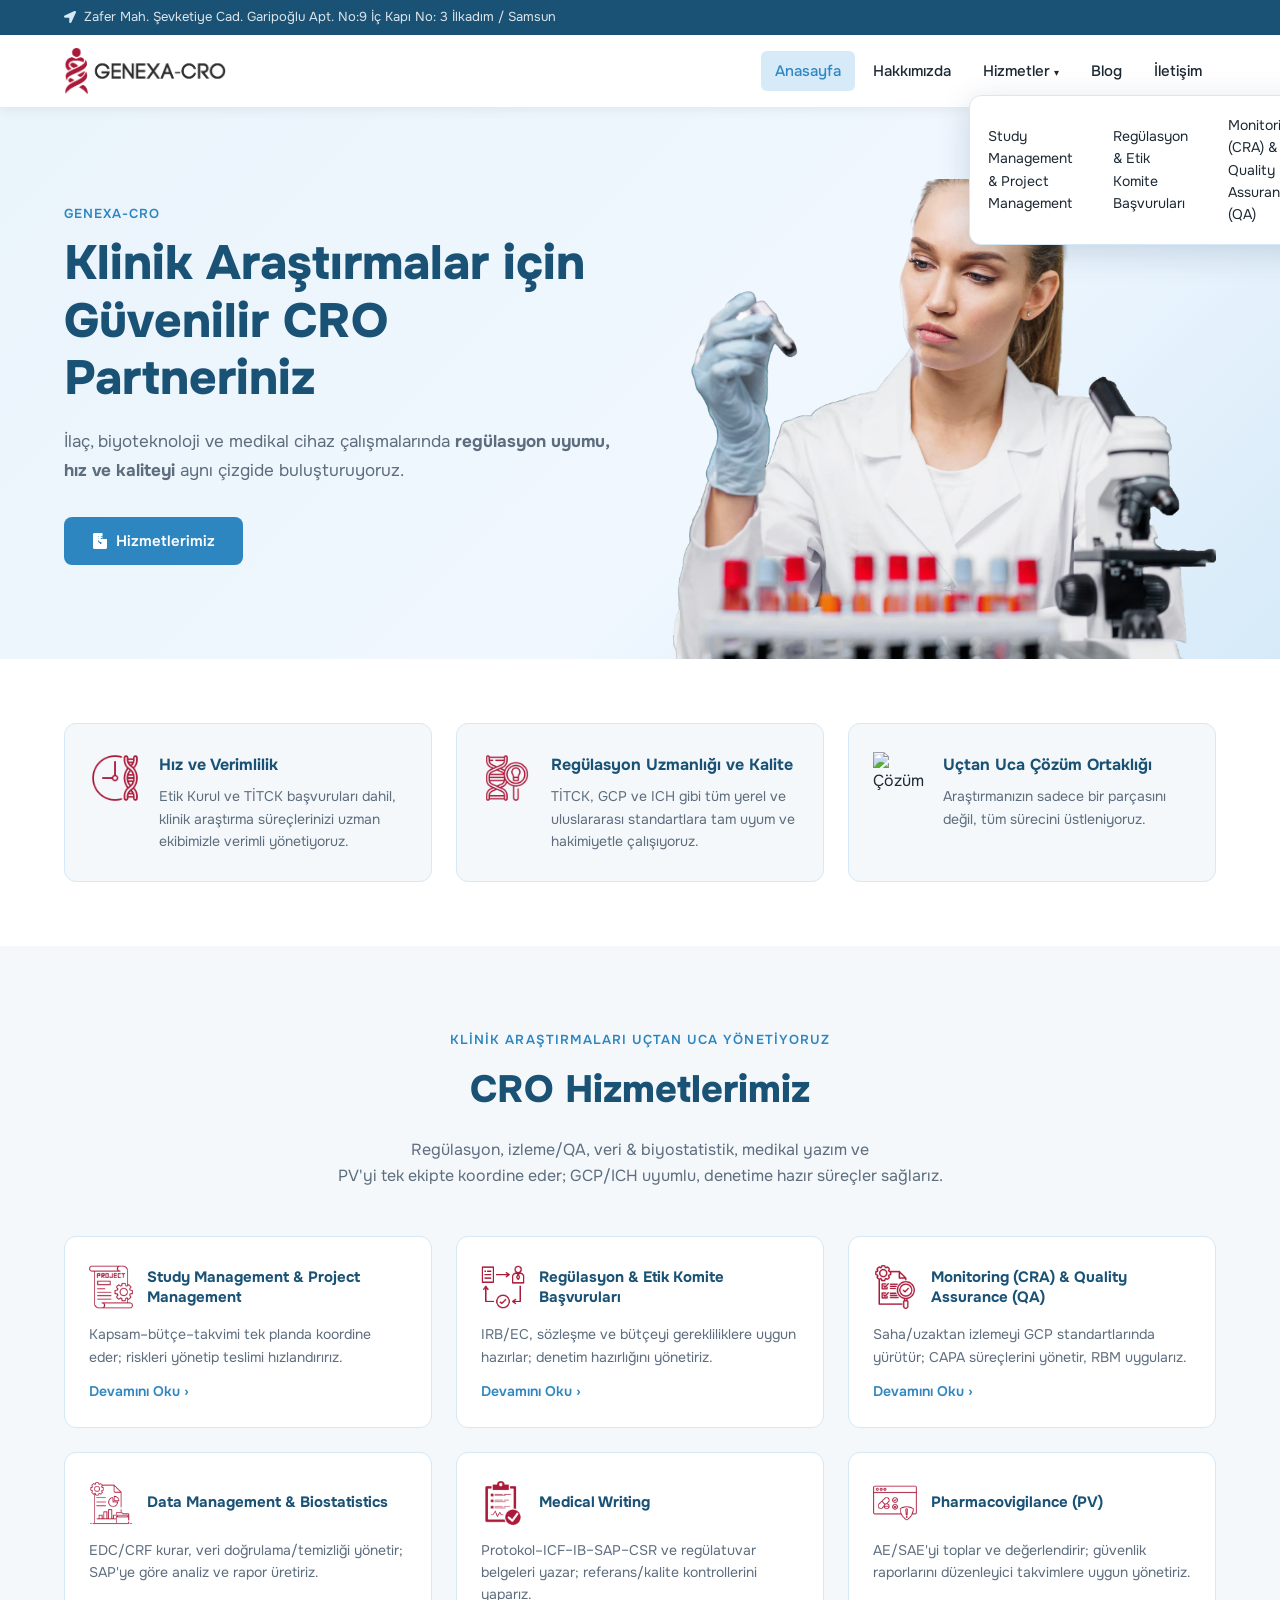
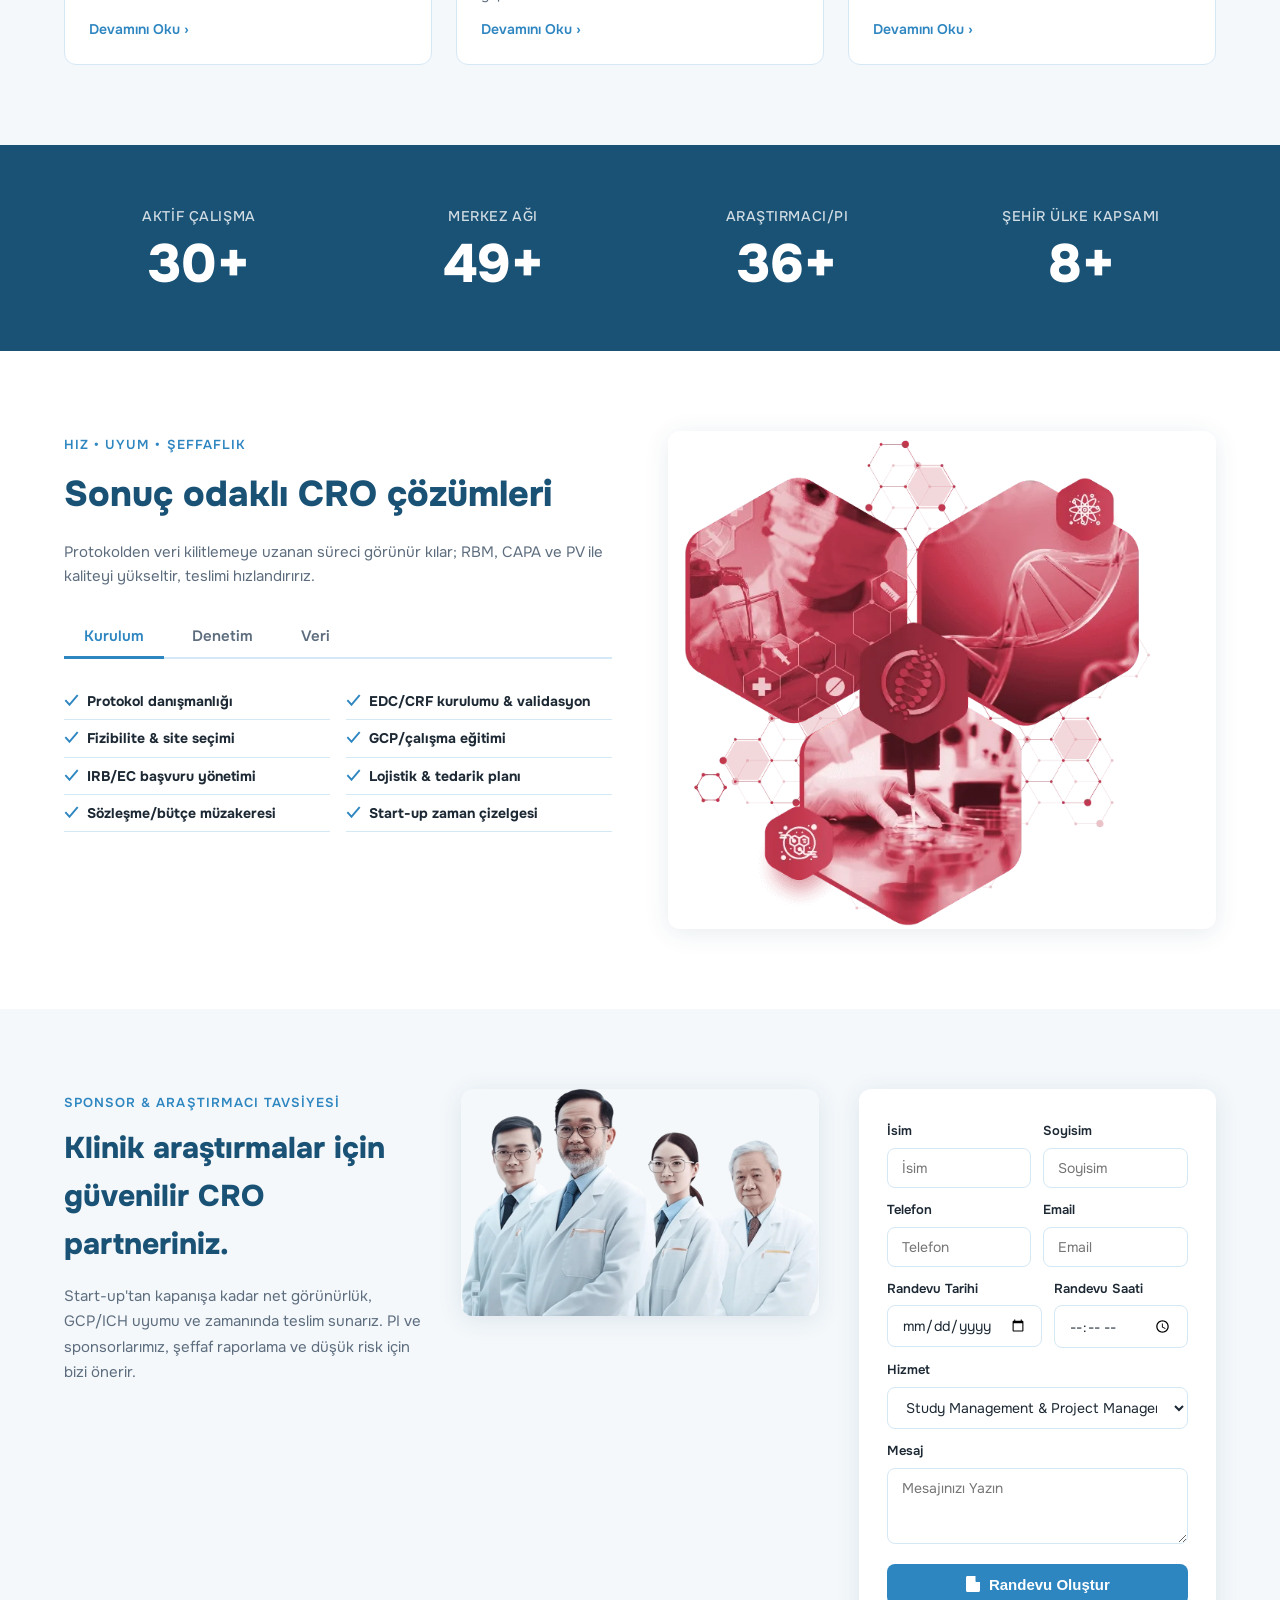
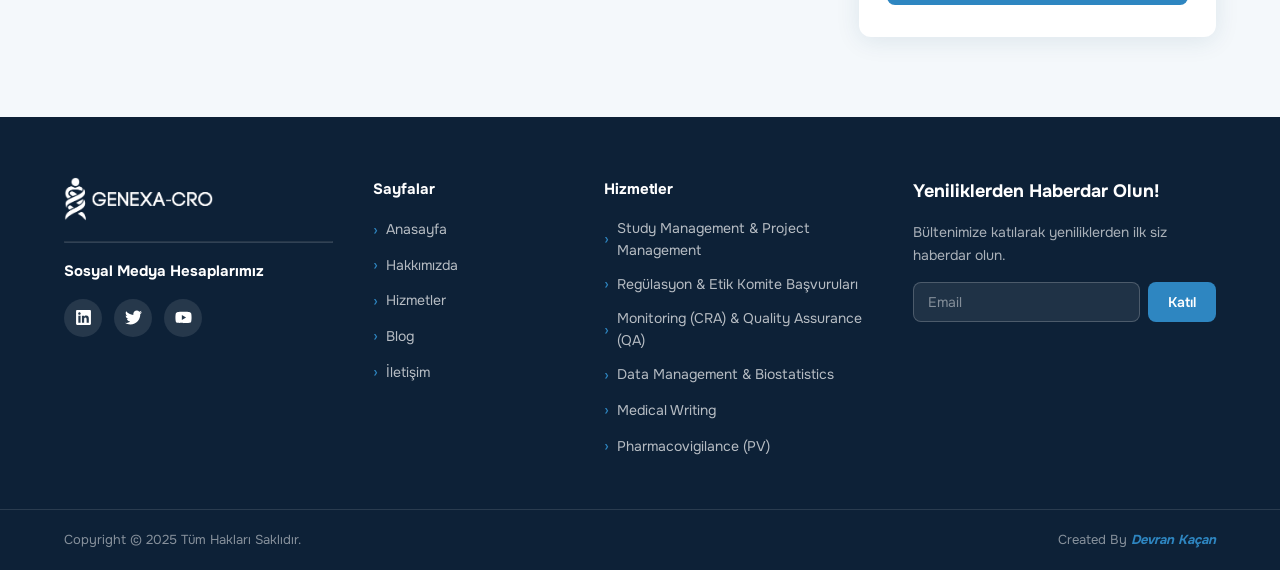
==== commit a56123aa: "Switch all image references to .webp, remove empty PNG placeholders https://claude.ai/code/session_0" ====
--- a/index.html
+++ b/index.html
@@ -22,7 +22,7 @@
   <div class="header-main">
     <div class="container header-inner">
       <a href="index.html" class="logo">
-        <img src="images/gorsel_2025-11-05_171219518.png" alt="GENEXA CRO" />
+        <img src="images/gorsel_2025-11-05_171219518.webp" alt="GENEXA CRO" />
       </a>
       <nav class="nav-menu" id="navMenu">
         <ul>
@@ -63,7 +63,7 @@
       </a>
     </div>
     <div class="hero-image">
-      <img src="images/front-view-female-researcher-laboratory-with-test-tubes-scaled.png" alt="Araştırmacı" />
+      <img src="images/front-view-female-researcher-laboratory-with-test-tubes-scaled.webp" alt="Araştırmacı" />
     </div>
   </div>
 </section>
@@ -73,21 +73,21 @@
   <div class="container">
     <div class="features-grid animate-fade">
       <div class="feature-card">
-        <img src="images/Basliksiz-1.png" alt="Hız" />
+        <img src="images/Basliksiz-1.webp" alt="Hız" />
         <div class="feature-content">
           <h3>Hız ve Verimlilik</h3>
           <p>Etik Kurul ve TİTCK başvuruları dahil, klinik araştırma süreçlerinizi uzman ekibimizle verimli yönetiyoruz.</p>
         </div>
       </div>
       <div class="feature-card">
-        <img src="images/Basliksiz-2-1.png" alt="Regülasyon" />
+        <img src="images/Basliksiz-2-1.webp" alt="Regülasyon" />
         <div class="feature-content">
           <h3>Regülasyon Uzmanlığı ve Kalite</h3>
           <p>TİTCK, GCP ve ICH gibi tüm yerel ve uluslararası standartlara tam uyum ve hakimiyetle çalışıyoruz.</p>
         </div>
       </div>
       <div class="feature-card">
-        <img src="images/Basliksiz-3-1.png" alt="Çözüm" />
+        <img src="images/Basliksiz-3-1.webp" alt="Çözüm" />
         <div class="feature-content">
           <h3>Uçtan Uca Çözüm Ortaklığı</h3>
           <p>Araştırmanızın sadece bir parçasını değil, tüm sürecini üstleniyoruz.</p>
@@ -109,7 +109,7 @@
 
       <div class="service-card">
         <div class="service-top">
-          <img src="images/Project-Management.png" alt="Study Management" />
+          <img src="images/Project-Management.webp" alt="Study Management" />
           <h3>Study Management &amp; Project Management</h3>
         </div>
         <p>Kapsam–bütçe–takvimi tek planda koordine eder; riskleri yönetip teslimi hızlandırırız.</p>
@@ -118,7 +118,7 @@
 
       <div class="service-card">
         <div class="service-top">
-          <img src="images/regulasyon.png" alt="Regülasyon" />
+          <img src="images/regulasyon.webp" alt="Regülasyon" />
           <h3>Regülasyon &amp; Etik Komite Başvuruları</h3>
         </div>
         <p>IRB/EC, sözleşme ve bütçeyi gerekliliklere uygun hazırlar; denetim hazırlığını yönetiriz.</p>
@@ -127,7 +127,7 @@
 
       <div class="service-card">
         <div class="service-top">
-          <img src="images/monitoring.png" alt="Monitoring" />
+          <img src="images/monitoring.webp" alt="Monitoring" />
           <h3>Monitoring (CRA) &amp; Quality Assurance (QA)</h3>
         </div>
         <p>Saha/uzaktan izlemeyi GCP standartlarında yürütür; CAPA süreçlerini yönetir, RBM uygularız.</p>
@@ -136,7 +136,7 @@
 
       <div class="service-card">
         <div class="service-top">
-          <img src="images/gradik.png" alt="Data Management" />
+          <img src="images/gradik.webp" alt="Data Management" />
           <h3>Data Management &amp; Biostatistics</h3>
         </div>
         <p>EDC/CRF kurar, veri doğrulama/temizliği yönetir; SAP'ye göre analiz ve rapor üretiriz.</p>
@@ -145,7 +145,7 @@
 
       <div class="service-card">
         <div class="service-top">
-          <img src="images/medikal.png" alt="Medical Writing" />
+          <img src="images/medikal.webp" alt="Medical Writing" />
           <h3>Medical Writing</h3>
         </div>
         <p>Protokol–ICF–IB–SAP–CSR ve regülatuvar belgeleri yazar; referans/kalite kontrollerini yaparız.</p>
@@ -154,7 +154,7 @@
 
       <div class="service-card">
         <div class="service-top">
-          <img src="images/ecza.png" alt="Pharmacovigilance" />
+          <img src="images/ecza.webp" alt="Pharmacovigilance" />
           <h3>Pharmacovigilance (PV)</h3>
         </div>
         <p>AE/SAE'yi toplar ve değerlendirir; güvenlik raporlarını düzenleyici takvimlere uygun yönetiriz.</p>
@@ -257,7 +257,7 @@
     </div>
 
     <div class="tabs-right">
-      <img src="images/gorsel_2025-11-06_090458486.png" alt="CRO Süreçleri" />
+      <img src="images/gorsel_2025-11-06_090458486.webp" alt="CRO Süreçleri" />
     </div>
   </div>
 </section>
@@ -273,7 +273,7 @@
     </div>
 
     <div class="contact-image">
-      <img src="images/gorsel_2025-11-06_093248950.png" alt="Klinik araştırma" />
+      <img src="images/gorsel_2025-11-06_093248950.webp" alt="Klinik araştırma" />
     </div>
 
     <div class="contact-form-wrap">
@@ -339,7 +339,7 @@
     <div class="container footer-grid">
 
       <div class="footer-col">
-        <img src="images/gorsel_2025-11-05_171219518.png" alt="GENEXA CRO" class="footer-logo" />
+        <img src="images/gorsel_2025-11-05_171219518.webp" alt="GENEXA CRO" class="footer-logo" />
         <hr />
         <h5>Sosyal Medya Hesaplarımız</h5>
         <div class="social-icons">
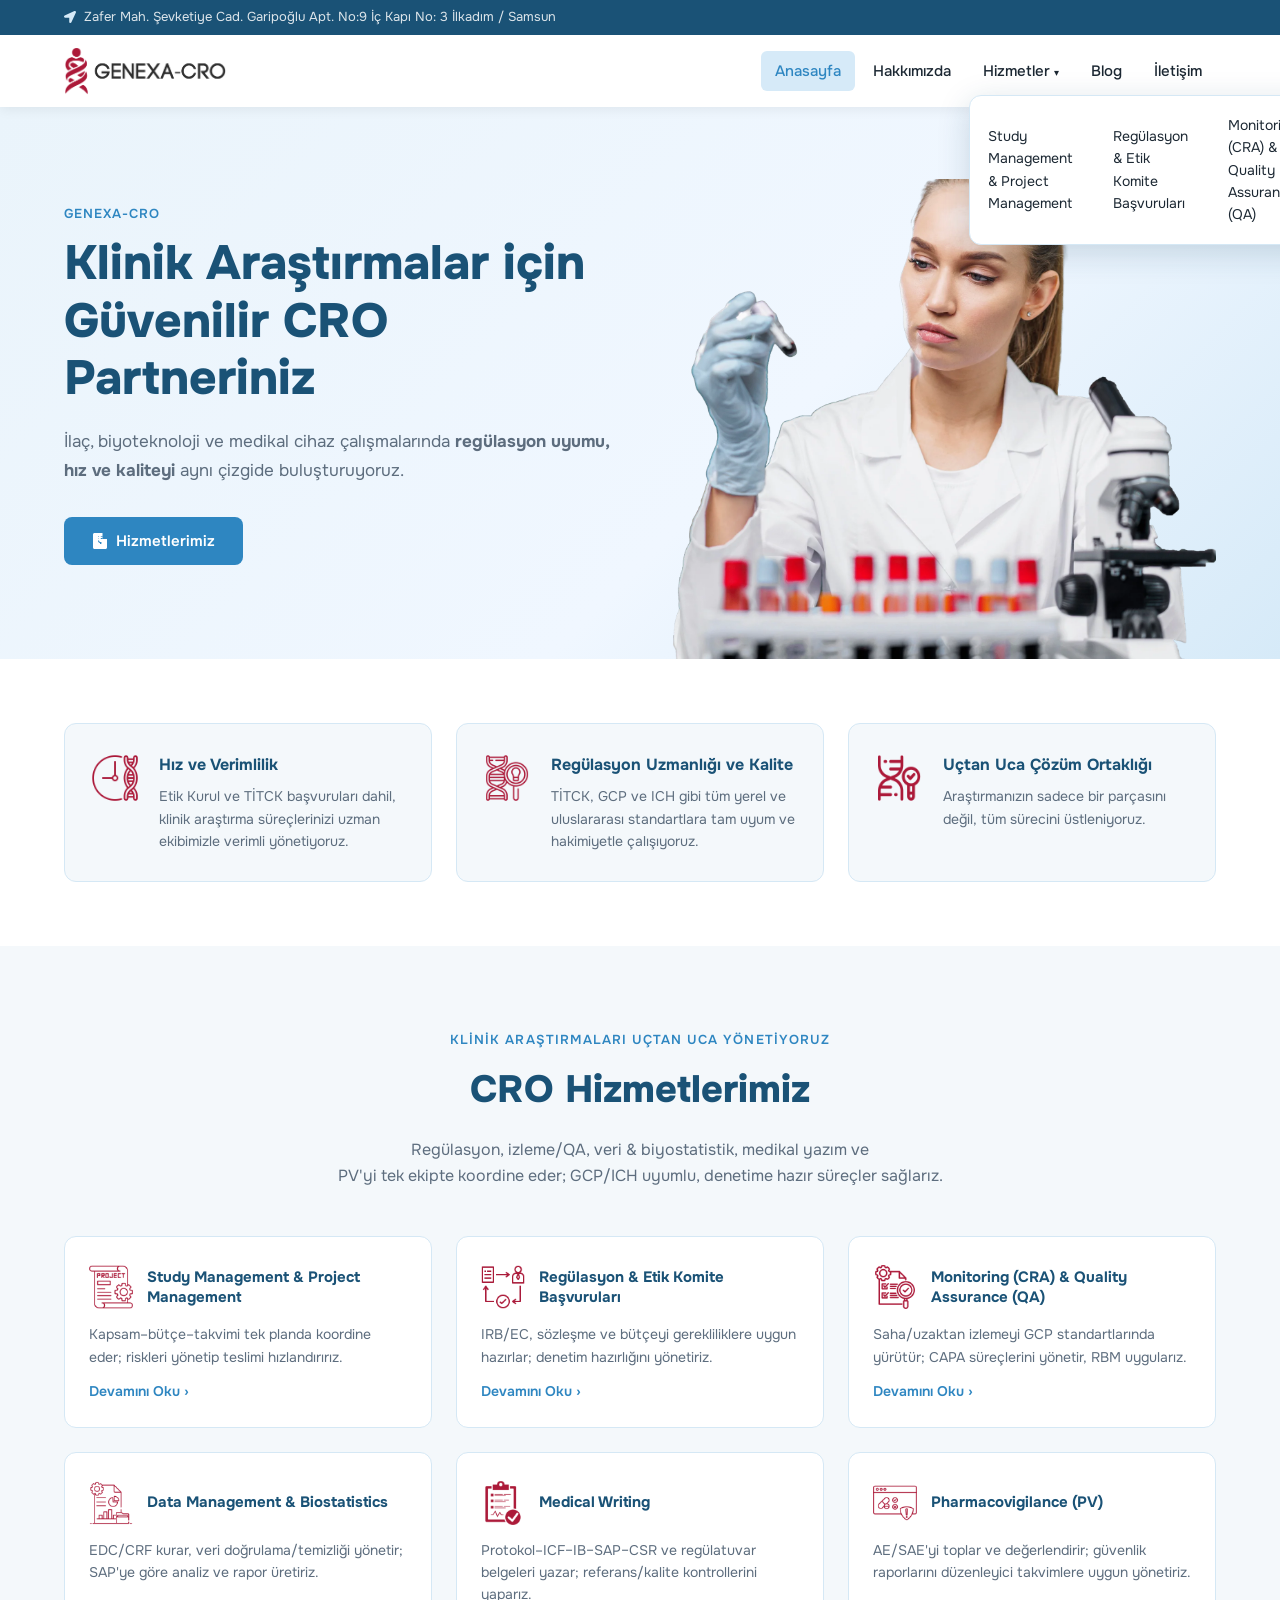
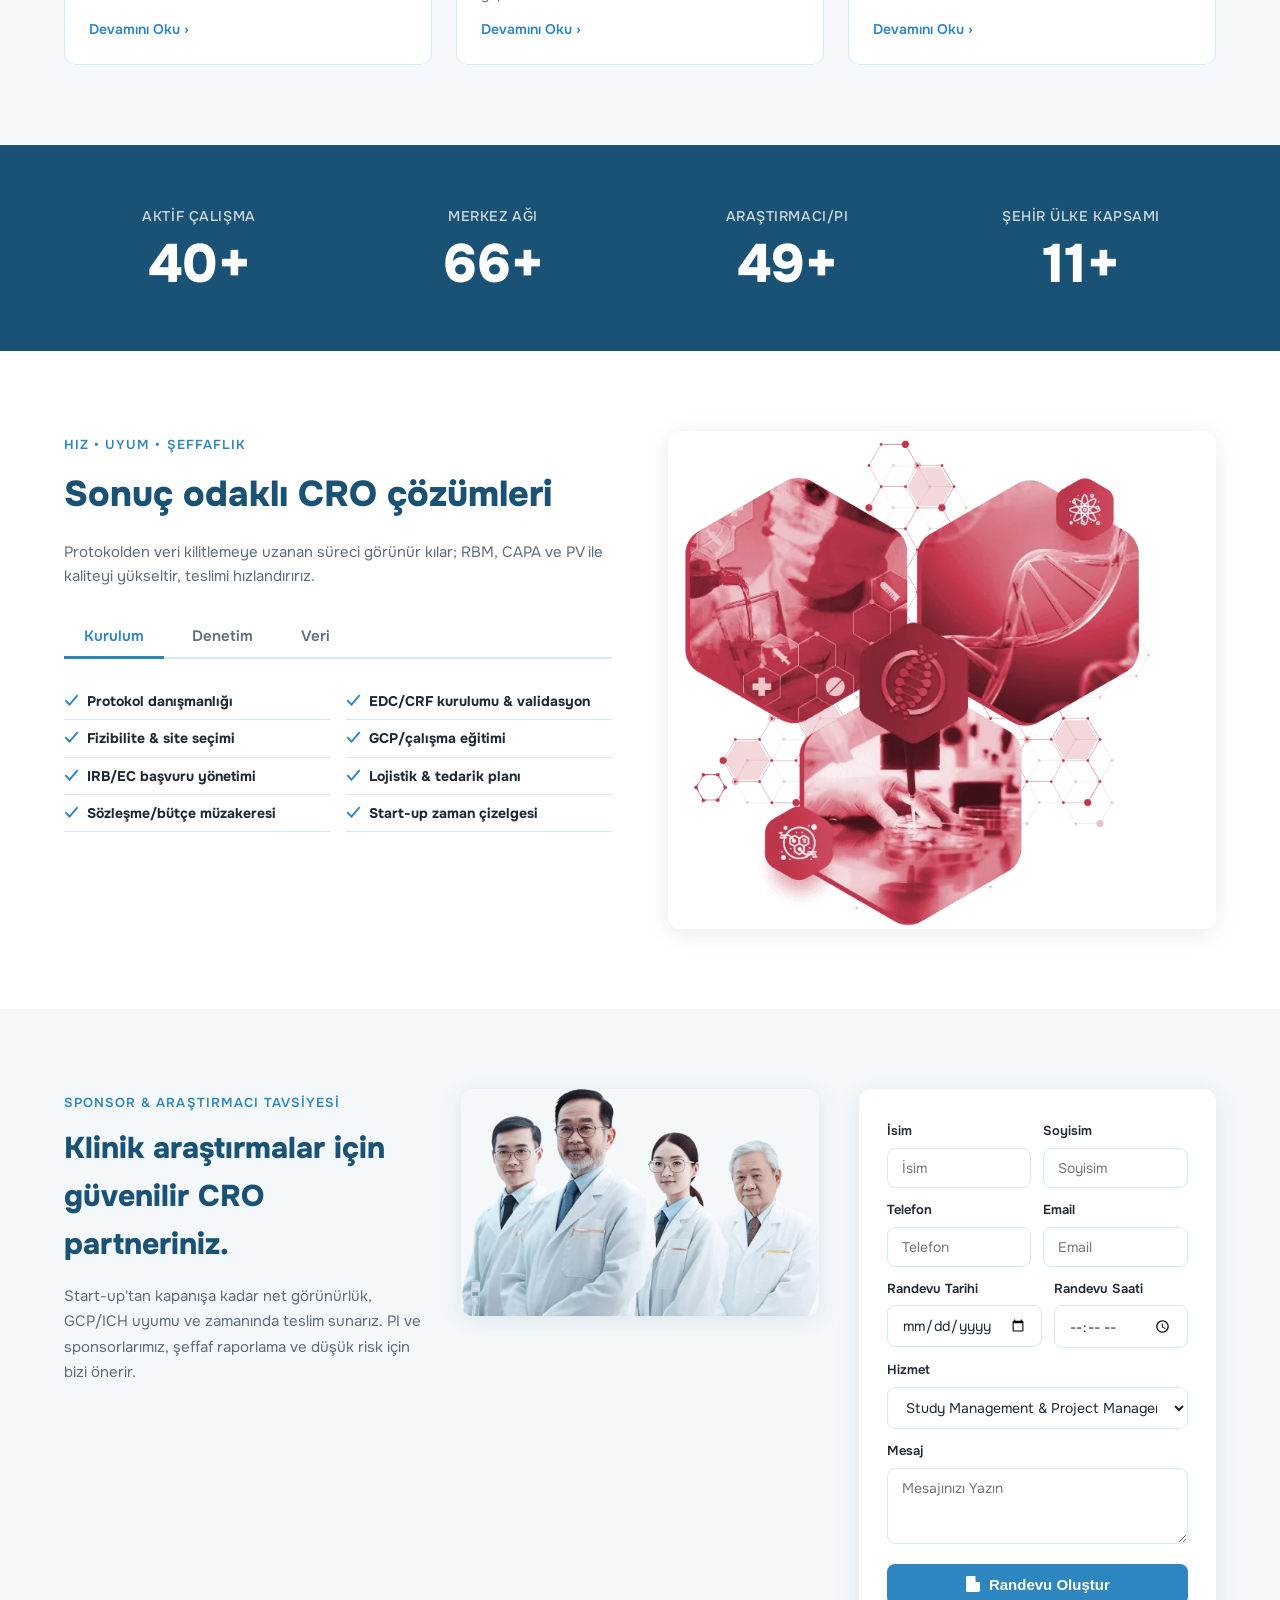
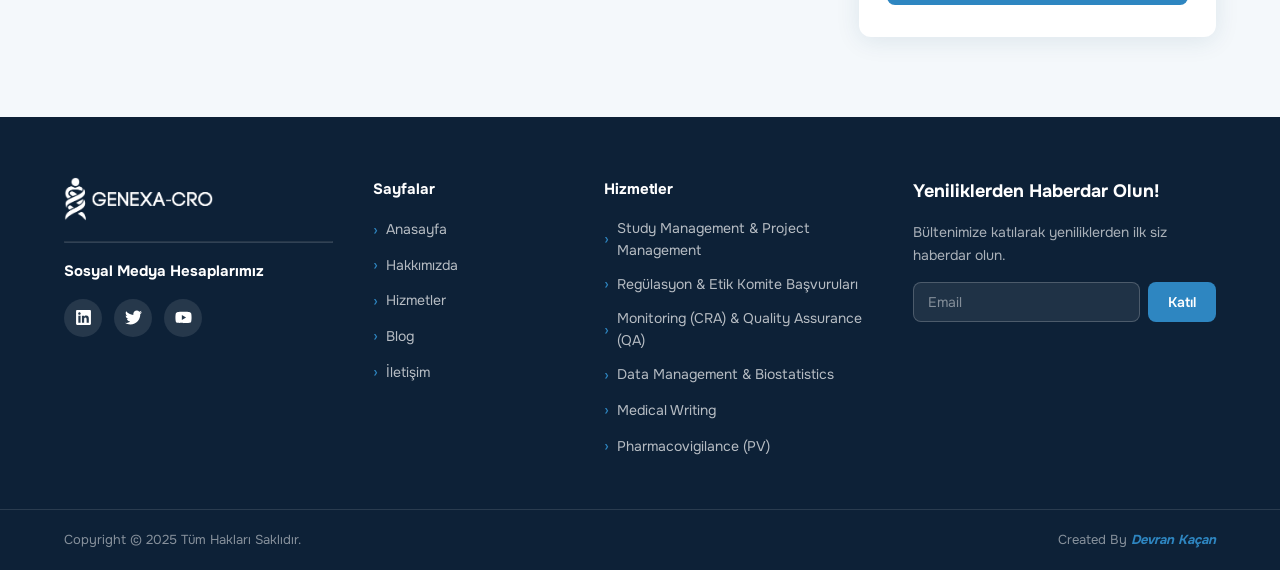
==== commit 9adafab5: "Add all pages with scroll animations and mobile improvements - hakkimizda.html: About page with why-" ====
--- a/index.html
+++ b/index.html
@@ -71,22 +71,22 @@
 <!-- ========== FEATURES ========== -->
 <section class="features">
   <div class="container">
-    <div class="features-grid animate-fade">
-      <div class="feature-card">
+    <div class="features-grid stagger">
+      <div class="feature-card reveal">
         <img src="images/Basliksiz-1.webp" alt="Hız" />
         <div class="feature-content">
           <h3>Hız ve Verimlilik</h3>
           <p>Etik Kurul ve TİTCK başvuruları dahil, klinik araştırma süreçlerinizi uzman ekibimizle verimli yönetiyoruz.</p>
         </div>
       </div>
-      <div class="feature-card">
+      <div class="feature-card reveal">
         <img src="images/Basliksiz-2-1.webp" alt="Regülasyon" />
         <div class="feature-content">
           <h3>Regülasyon Uzmanlığı ve Kalite</h3>
           <p>TİTCK, GCP ve ICH gibi tüm yerel ve uluslararası standartlara tam uyum ve hakimiyetle çalışıyoruz.</p>
         </div>
       </div>
-      <div class="feature-card">
+      <div class="feature-card reveal">
         <img src="images/Basliksiz-3-1.webp" alt="Çözüm" />
         <div class="feature-content">
           <h3>Uçtan Uca Çözüm Ortaklığı</h3>
@@ -105,9 +105,9 @@
       <h2>CRO Hizmetlerimiz</h2>
       <p>Regülasyon, izleme/QA, veri &amp; biyostatistik, medikal yazım ve<br>PV'yi tek ekipte koordine eder; GCP/ICH uyumlu, denetime hazır süreçler sağlarız.</p>
     </div>
-    <div class="services-grid">
-
-      <div class="service-card">
+    <div class="services-grid stagger">
+
+      <div class="service-card reveal">
         <div class="service-top">
           <img src="images/Project-Management.webp" alt="Study Management" />
           <h3>Study Management &amp; Project Management</h3>
@@ -116,7 +116,7 @@
         <a href="study-management-project-management.html" class="btn-read">Devamını Oku ›</a>
       </div>
 
-      <div class="service-card">
+      <div class="service-card reveal">
         <div class="service-top">
           <img src="images/regulasyon.webp" alt="Regülasyon" />
           <h3>Regülasyon &amp; Etik Komite Başvuruları</h3>
@@ -125,7 +125,7 @@
         <a href="regulasyon-etik-komite-basvurulari.html" class="btn-read">Devamını Oku ›</a>
       </div>
 
-      <div class="service-card">
+      <div class="service-card reveal">
         <div class="service-top">
           <img src="images/monitoring.webp" alt="Monitoring" />
           <h3>Monitoring (CRA) &amp; Quality Assurance (QA)</h3>
@@ -134,7 +134,7 @@
         <a href="monitoring-cra-quality-assurance-qa.html" class="btn-read">Devamını Oku ›</a>
       </div>
 
-      <div class="service-card">
+      <div class="service-card reveal">
         <div class="service-top">
           <img src="images/gradik.webp" alt="Data Management" />
           <h3>Data Management &amp; Biostatistics</h3>
@@ -143,7 +143,7 @@
         <a href="data-management-biostatistics.html" class="btn-read">Devamını Oku ›</a>
       </div>
 
-      <div class="service-card">
+      <div class="service-card reveal">
         <div class="service-top">
           <img src="images/medikal.webp" alt="Medical Writing" />
           <h3>Medical Writing</h3>
@@ -152,7 +152,7 @@
         <a href="medical-writing.html" class="btn-read">Devamını Oku ›</a>
       </div>
 
-      <div class="service-card">
+      <div class="service-card reveal">
         <div class="service-top">
           <img src="images/ecza.webp" alt="Pharmacovigilance" />
           <h3>Pharmacovigilance (PV)</h3>
@@ -168,20 +168,20 @@
 <!-- ========== COUNTERS ========== -->
 <section class="counters">
   <div class="container">
-    <div class="counters-grid">
-      <div class="counter-item">
+    <div class="counters-grid stagger">
+      <div class="counter-item reveal-scale">
         <div class="counter-title">Aktif Çalışma</div>
         <div class="counter-number"><span class="count" data-target="72">0</span>+</div>
       </div>
-      <div class="counter-item">
+      <div class="counter-item reveal-scale">
         <div class="counter-title">Merkez Ağı</div>
         <div class="counter-number"><span class="count" data-target="120">0</span>+</div>
       </div>
-      <div class="counter-item">
+      <div class="counter-item reveal-scale">
         <div class="counter-title">Araştırmacı/PI</div>
         <div class="counter-number"><span class="count" data-target="90">0</span>+</div>
       </div>
-      <div class="counter-item">
+      <div class="counter-item reveal-scale">
         <div class="counter-title">Şehir Ülke Kapsamı</div>
         <div class="counter-number"><span class="count" data-target="20">0</span>+</div>
       </div>
--- a/style.css
+++ b/style.css
@@ -553,3 +553,182 @@
   .form-row { grid-template-columns: 1fr; }
   .tab-cols { grid-template-columns: 1fr; }
 }
+
+/* ===== SCROLL ANIMATIONS ===== */
+.reveal {
+  opacity: 0;
+  transform: translateY(40px);
+  transition: opacity 0.6s ease, transform 0.6s ease;
+}
+.reveal.visible { opacity: 1; transform: translateY(0); }
+.reveal-left {
+  opacity: 0;
+  transform: translateX(-40px);
+  transition: opacity 0.6s ease, transform 0.6s ease;
+}
+.reveal-left.visible { opacity: 1; transform: translateX(0); }
+.reveal-right {
+  opacity: 0;
+  transform: translateX(40px);
+  transition: opacity 0.6s ease, transform 0.6s ease;
+}
+.reveal-right.visible { opacity: 1; transform: translateX(0); }
+.reveal-scale {
+  opacity: 0;
+  transform: scale(0.92);
+  transition: opacity 0.5s ease, transform 0.5s ease;
+}
+.reveal-scale.visible { opacity: 1; transform: scale(1); }
+
+.stagger > *:nth-child(1) { transition-delay: 0s; }
+.stagger > *:nth-child(2) { transition-delay: 0.1s; }
+.stagger > *:nth-child(3) { transition-delay: 0.2s; }
+.stagger > *:nth-child(4) { transition-delay: 0.3s; }
+.stagger > *:nth-child(5) { transition-delay: 0.4s; }
+.stagger > *:nth-child(6) { transition-delay: 0.5s; }
+
+/* ===== BURGER ACTIVE ===== */
+.burger.active span:nth-child(1) { transform: rotate(45deg) translate(5px, 5px); }
+.burger.active span:nth-child(2) { opacity: 0; }
+.burger.active span:nth-child(3) { transform: rotate(-45deg) translate(5px, -5px); }
+
+/* ===== PAGE HERO ===== */
+.page-hero {
+  background: linear-gradient(135deg, var(--primary) 0%, var(--accent) 100%);
+  color: var(--white);
+  padding: 80px 0 60px;
+  text-align: center;
+}
+.page-hero .label { color: rgba(255,255,255,.7); }
+.page-hero h1 { font-size: clamp(28px, 4vw, 48px); font-weight: 800; margin-bottom: 16px; }
+.page-hero p { font-size: 17px; opacity: .85; max-width: 600px; margin: 0 auto; }
+
+/* ===== BREADCRUMB ===== */
+.breadcrumb {
+  background: var(--bg-light);
+  padding: 12px 0;
+  font-size: 13px;
+  color: var(--text-muted);
+  border-bottom: 1px solid var(--border);
+}
+.breadcrumb a { color: var(--accent); }
+.breadcrumb span { margin: 0 6px; }
+
+/* ===== CONTENT SECTIONS ===== */
+.content-section { padding: 72px 0; }
+.content-section.alt-bg { background: var(--bg-light); }
+
+.two-col { display: grid; grid-template-columns: 1fr 1fr; gap: 56px; align-items: center; }
+.two-col.reverse { direction: rtl; }
+.two-col.reverse > * { direction: ltr; }
+
+.content-text h2 { font-size: clamp(22px, 3vw, 34px); font-weight: 800; color: var(--primary); margin-bottom: 16px; }
+.content-text p { font-size: 15px; color: var(--text-muted); line-height: 1.8; margin-bottom: 14px; }
+.content-text ul { padding-left: 0; margin-top: 8px; }
+.content-text ul li {
+  display: flex; align-items: flex-start; gap: 10px;
+  padding: 8px 0; font-size: 15px; color: var(--text);
+  border-bottom: 1px solid var(--border);
+}
+.content-text ul li::before { content: '✓'; color: var(--accent); font-weight: 700; flex-shrink: 0; margin-top: 2px; }
+.content-image img { border-radius: var(--radius); box-shadow: var(--shadow-hover); width: 100%; }
+
+/* ===== DETAIL CARDS ===== */
+.detail-section { padding: 72px 0; background: var(--bg-light); }
+.detail-grid { display: grid; grid-template-columns: repeat(3, 1fr); gap: 24px; }
+.detail-card {
+  background: var(--white); border: 1px solid var(--border);
+  border-radius: var(--radius); padding: 28px 24px;
+  border-top: 4px solid var(--accent);
+  transition: box-shadow .2s, transform .2s;
+}
+.detail-card:hover { box-shadow: var(--shadow-hover); transform: translateY(-4px); }
+.detail-card h3 { font-size: 16px; font-weight: 700; color: var(--primary); margin-bottom: 10px; }
+.detail-card p { font-size: 14px; color: var(--text-muted); line-height: 1.7; }
+
+/* ===== CTA BANNER ===== */
+.cta-banner { background: linear-gradient(135deg, var(--primary) 0%, var(--accent) 100%); color: var(--white); padding: 64px 0; text-align: center; }
+.cta-banner h2 { font-size: clamp(22px, 3vw, 36px); font-weight: 800; margin-bottom: 16px; }
+.cta-banner p { font-size: 16px; opacity: .85; margin-bottom: 28px; }
+.btn-white { background: var(--white); color: var(--primary); font-weight: 700; }
+.btn-white:hover { background: var(--accent-light); }
+
+/* ===== ABOUT / TEAM ===== */
+.why-grid { display: grid; grid-template-columns: repeat(3, 1fr); gap: 24px; margin-top: 48px; }
+.why-card {
+  background: var(--white); border: 1px solid var(--border);
+  border-radius: var(--radius); padding: 28px 24px; text-align: center;
+  transition: box-shadow .2s, transform .2s;
+}
+.why-card:hover { box-shadow: var(--shadow-hover); transform: translateY(-4px); }
+.why-icon { font-size: 36px; margin-bottom: 14px; }
+.why-card h3 { font-size: 16px; font-weight: 700; color: var(--primary); margin-bottom: 8px; }
+.why-card p { font-size: 14px; color: var(--text-muted); line-height: 1.6; }
+
+/* ===== BLOG ===== */
+.blog-grid { display: grid; grid-template-columns: repeat(3, 1fr); gap: 28px; }
+.blog-card { background: var(--white); border: 1px solid var(--border); border-radius: var(--radius); overflow: hidden; transition: box-shadow .2s, transform .2s; }
+.blog-card:hover { box-shadow: var(--shadow-hover); transform: translateY(-4px); }
+.blog-card-img { height: 160px; display: flex; align-items: center; justify-content: center; font-size: 52px; background: linear-gradient(135deg, var(--accent-light), var(--bg-light)); }
+.blog-card-body { padding: 24px; }
+.blog-tag { display: inline-block; background: var(--accent-light); color: var(--accent); font-size: 12px; font-weight: 600; padding: 3px 10px; border-radius: 20px; margin-bottom: 10px; }
+.blog-card h3 { font-size: 16px; font-weight: 700; color: var(--primary); margin-bottom: 10px; line-height: 1.4; }
+.blog-card p { font-size: 14px; color: var(--text-muted); line-height: 1.6; margin-bottom: 14px; }
+.blog-meta { font-size: 12px; color: var(--text-muted); }
+
+/* ===== CONTACT ===== */
+.contact-info-grid { display: grid; grid-template-columns: repeat(3, 1fr); gap: 24px; margin-bottom: 56px; }
+.contact-info-card {
+  background: var(--white); border: 1px solid var(--border);
+  border-radius: var(--radius); padding: 32px 24px; text-align: center;
+  transition: box-shadow .2s, transform .2s;
+}
+.contact-info-card:hover { box-shadow: var(--shadow-hover); transform: translateY(-3px); }
+.contact-info-icon { font-size: 40px; margin-bottom: 14px; }
+.contact-info-card h3 { font-size: 16px; font-weight: 700; color: var(--primary); margin-bottom: 8px; }
+.contact-info-card p { font-size: 14px; color: var(--text-muted); }
+.contact-form-full { background: var(--white); border-radius: var(--radius); padding: 40px; box-shadow: var(--shadow); max-width: 760px; margin: 0 auto; }
+.contact-form-full h2 { font-size: 24px; font-weight: 800; color: var(--primary); margin-bottom: 28px; text-align: center; }
+.map-placeholder { background: var(--bg-light); border-radius: var(--radius); height: 350px; display: flex; align-items: center; justify-content: center; font-size: 16px; color: var(--text-muted); margin-top: 56px; border: 1px solid var(--border); }
+
+/* ===== SERVICES PAGE ===== */
+.services-page-grid { display: grid; grid-template-columns: repeat(2, 1fr); gap: 28px; }
+.service-page-card {
+  background: var(--white); border: 1px solid var(--border);
+  border-radius: var(--radius); padding: 32px 28px;
+  display: flex; flex-direction: column; gap: 14px;
+  transition: box-shadow .2s, transform .2s;
+  border-left: 5px solid var(--accent);
+}
+.service-page-card:hover { box-shadow: var(--shadow-hover); transform: translateY(-3px); }
+.service-page-top { display: flex; align-items: center; gap: 16px; }
+.service-page-top img { width: 52px; height: 52px; object-fit: contain; }
+.service-page-top h3 { font-size: 17px; font-weight: 700; color: var(--primary); }
+.service-page-card p { font-size: 14px; color: var(--text-muted); line-height: 1.7; }
+
+/* ===== RESPONSIVE EXTRA ===== */
+@media (max-width: 1024px) {
+  .why-grid { grid-template-columns: repeat(2, 1fr); }
+  .services-page-grid { grid-template-columns: 1fr; }
+}
+@media (max-width: 768px) {
+  .two-col { grid-template-columns: 1fr; gap: 32px; }
+  .two-col.reverse { direction: ltr; }
+  .detail-grid { grid-template-columns: 1fr; }
+  .why-grid { grid-template-columns: 1fr; }
+  .blog-grid { grid-template-columns: 1fr; }
+  .contact-info-grid { grid-template-columns: 1fr; }
+  .contact-form-full { padding: 24px 16px; }
+  .page-hero { padding: 56px 0 40px; }
+  .content-section { padding: 48px 0; }
+  .detail-section { padding: 48px 0; }
+  .cta-banner { padding: 48px 0; }
+}
+@media (max-width: 480px) {
+  .container { padding: 0 16px; }
+  .hero-text h1 { font-size: 26px; }
+  .btn { padding: 11px 20px; font-size: 14px; }
+  .counters-grid { grid-template-columns: 1fr 1fr; }
+  .header-inner { height: 60px; }
+  .logo img { height: 32px; }
+}
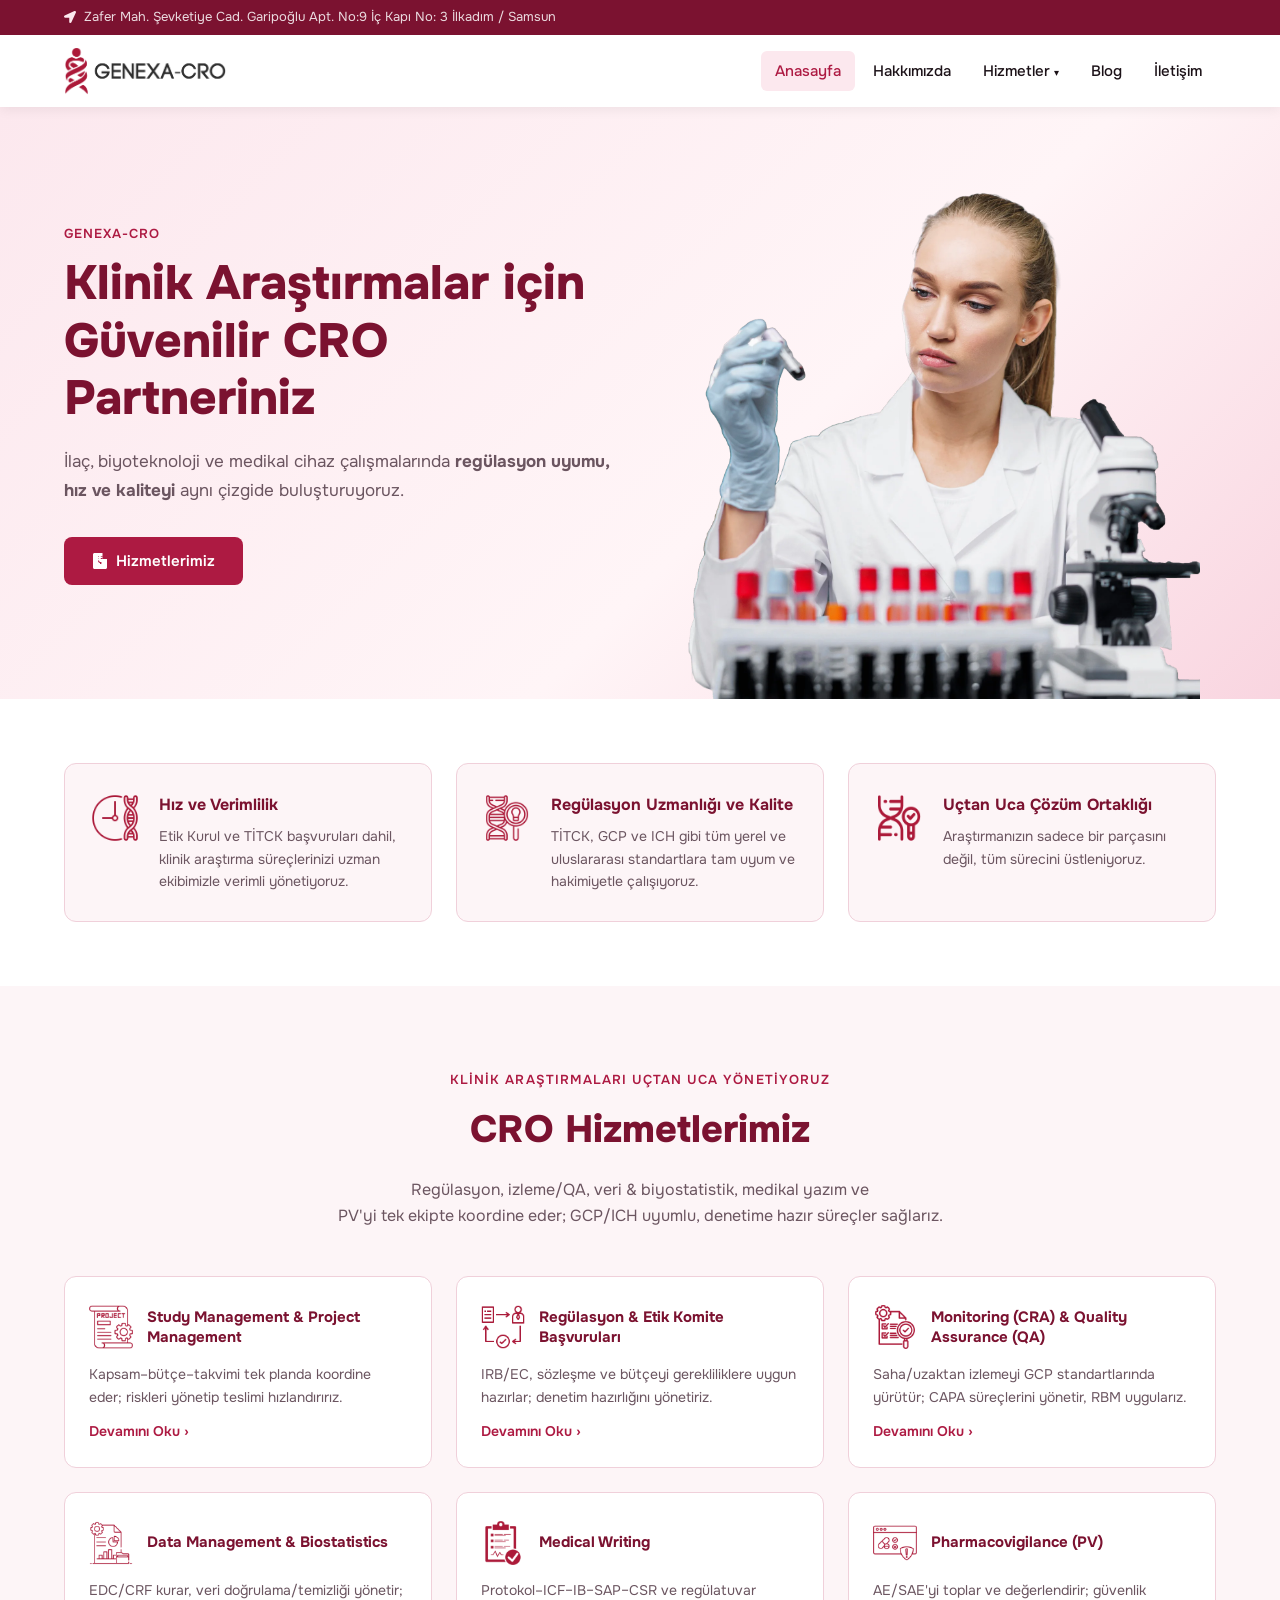
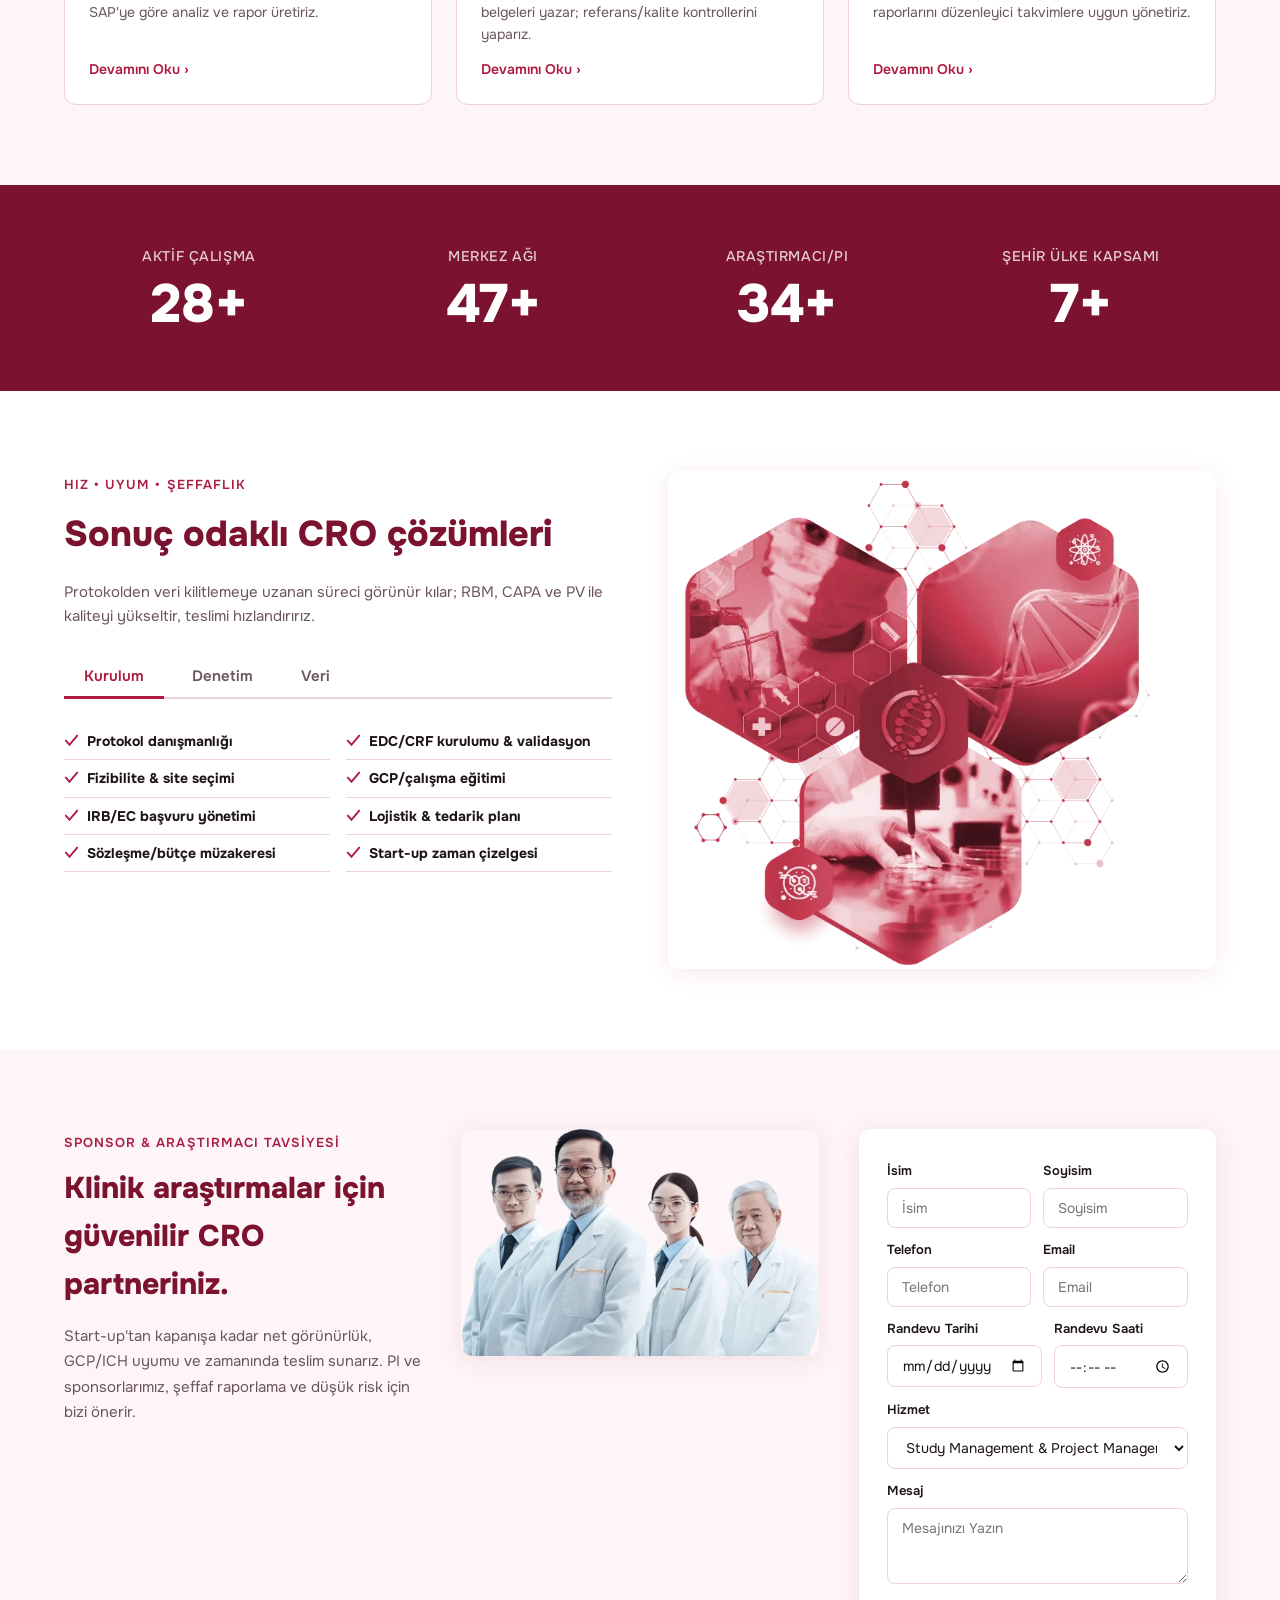
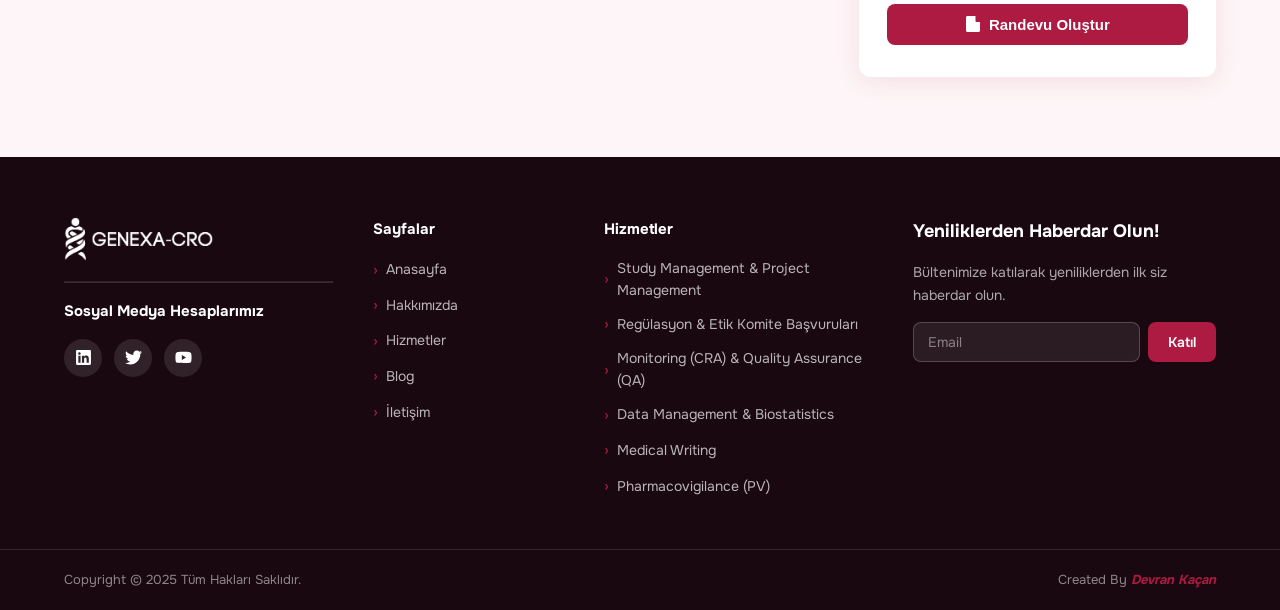
==== commit a15a6711: "Remove .html extensions from all internal links https://claude.ai/code/session_01AjKi7xkTFpuffL5c4Ew" ====
--- a/index.html
+++ b/index.html
@@ -21,26 +21,26 @@
   </div>
   <div class="header-main">
     <div class="container header-inner">
-      <a href="index.html" class="logo">
+      <a href="/" class="logo">
         <img src="images/gorsel_2025-11-05_171219518.webp" alt="GENEXA CRO" />
       </a>
       <nav class="nav-menu" id="navMenu">
         <ul>
-          <li><a href="index.html" class="active">Anasayfa</a></li>
-          <li><a href="hakkimizda.html">Hakkımızda</a></li>
+          <li><a href="/" class="active">Anasayfa</a></li>
+          <li><a href="hakkimizda">Hakkımızda</a></li>
           <li class="has-dropdown">
-            <a href="hizmetler.html">Hizmetler <span class="caret">▾</span></a>
+            <a href="hizmetler">Hizmetler <span class="caret">▾</span></a>
             <ul class="dropdown">
-              <li><a href="study-management-project-management.html">Study Management &amp; Project Management</a></li>
-              <li><a href="regulasyon-etik-komite-basvurulari.html">Regülasyon &amp; Etik Komite Başvuruları</a></li>
-              <li><a href="monitoring-cra-quality-assurance-qa.html">Monitoring (CRA) &amp; Quality Assurance (QA)</a></li>
-              <li><a href="medical-writing.html">Medical Writing</a></li>
-              <li><a href="data-management-biostatistics.html">Data Management &amp; Biostatistics</a></li>
-              <li><a href="pharmacovigilance-pv.html">Pharmacovigilance (PV)</a></li>
+              <li><a href="study-management-project-management">Study Management &amp; Project Management</a></li>
+              <li><a href="regulasyon-etik-komite-basvurulari">Regülasyon &amp; Etik Komite Başvuruları</a></li>
+              <li><a href="monitoring-cra-quality-assurance-qa">Monitoring (CRA) &amp; Quality Assurance (QA)</a></li>
+              <li><a href="medical-writing">Medical Writing</a></li>
+              <li><a href="data-management-biostatistics">Data Management &amp; Biostatistics</a></li>
+              <li><a href="pharmacovigilance-pv">Pharmacovigilance (PV)</a></li>
             </ul>
           </li>
-          <li><a href="blog.html">Blog</a></li>
-          <li><a href="iletisim.html">İletişim</a></li>
+          <li><a href="blog">Blog</a></li>
+          <li><a href="iletisim">İletişim</a></li>
         </ul>
       </nav>
       <button class="burger" id="burger" aria-label="Menu Toggle">
@@ -57,7 +57,7 @@
       <span class="label">GENEXA-CRO</span>
       <h1>Klinik Araştırmalar için<br>Güvenilir CRO Partneriniz</h1>
       <p>İlaç, biyoteknoloji ve medikal cihaz çalışmalarında <strong>regülasyon uyumu, hız ve kaliteyi</strong> aynı çizgide buluşturuyoruz.</p>
-      <a href="hizmetler.html" class="btn btn-primary">
+      <a href="hizmetler" class="btn btn-primary">
         <svg viewBox="0 0 448 512" xmlns="http://www.w3.org/2000/svg"><path d="M0 464c0 26.5 21.5 48 48 48h352c26.5 0 48-21.5 48-48V192H336c-17.7 0-32-14.3-32-32V0H48C21.5 0 0 21.5 0 48v416zm160-352c0-8.8 7.2-16 16-16h128c8.8 0 16 7.2 16 16s-7.2 16-16 16H176c-8.8 0-16-7.2-16-16zm0 64c0-8.8 7.2-16 16-16h128c8.8 0 16 7.2 16 16s-7.2 16-16 16H176c-8.8 0-16-7.2-16-16zm96 204.8V352h-32v-35.2c-35.8-9.1-64-40.6-64-80.8h32c0 26.5 21.5 48 48 48s48-21.5 48-48c0-22.9-17-42.7-40-47v-80h32v-16h-16V80h-32v16h-16c-26.5 0-48 21.5-48 48v.1c0 31.7 20.9 57.9 49.1 67v39.3C245.1 254 272 279.9 272 312c0 40.2-28.2 71.7-64 80.8z"/></svg>
         Hizmetlerimiz
       </a>
@@ -113,7 +113,7 @@
           <h3>Study Management &amp; Project Management</h3>
         </div>
         <p>Kapsam–bütçe–takvimi tek planda koordine eder; riskleri yönetip teslimi hızlandırırız.</p>
-        <a href="study-management-project-management.html" class="btn-read">Devamını Oku ›</a>
+        <a href="study-management-project-management" class="btn-read">Devamını Oku ›</a>
       </div>
 
       <div class="service-card reveal">
@@ -122,7 +122,7 @@
           <h3>Regülasyon &amp; Etik Komite Başvuruları</h3>
         </div>
         <p>IRB/EC, sözleşme ve bütçeyi gerekliliklere uygun hazırlar; denetim hazırlığını yönetiriz.</p>
-        <a href="regulasyon-etik-komite-basvurulari.html" class="btn-read">Devamını Oku ›</a>
+        <a href="regulasyon-etik-komite-basvurulari" class="btn-read">Devamını Oku ›</a>
       </div>
 
       <div class="service-card reveal">
@@ -131,7 +131,7 @@
           <h3>Monitoring (CRA) &amp; Quality Assurance (QA)</h3>
         </div>
         <p>Saha/uzaktan izlemeyi GCP standartlarında yürütür; CAPA süreçlerini yönetir, RBM uygularız.</p>
-        <a href="monitoring-cra-quality-assurance-qa.html" class="btn-read">Devamını Oku ›</a>
+        <a href="monitoring-cra-quality-assurance-qa" class="btn-read">Devamını Oku ›</a>
       </div>
 
       <div class="service-card reveal">
@@ -140,7 +140,7 @@
           <h3>Data Management &amp; Biostatistics</h3>
         </div>
         <p>EDC/CRF kurar, veri doğrulama/temizliği yönetir; SAP'ye göre analiz ve rapor üretiriz.</p>
-        <a href="data-management-biostatistics.html" class="btn-read">Devamını Oku ›</a>
+        <a href="data-management-biostatistics" class="btn-read">Devamını Oku ›</a>
       </div>
 
       <div class="service-card reveal">
@@ -149,7 +149,7 @@
           <h3>Medical Writing</h3>
         </div>
         <p>Protokol–ICF–IB–SAP–CSR ve regülatuvar belgeleri yazar; referans/kalite kontrollerini yaparız.</p>
-        <a href="medical-writing.html" class="btn-read">Devamını Oku ›</a>
+        <a href="medical-writing" class="btn-read">Devamını Oku ›</a>
       </div>
 
       <div class="service-card reveal">
@@ -158,7 +158,7 @@
           <h3>Pharmacovigilance (PV)</h3>
         </div>
         <p>AE/SAE'yi toplar ve değerlendirir; güvenlik raporlarını düzenleyici takvimlere uygun yönetiriz.</p>
-        <a href="pharmacovigilance-pv.html" class="btn-read">Devamını Oku ›</a>
+        <a href="pharmacovigilance-pv" class="btn-read">Devamını Oku ›</a>
       </div>
 
     </div>
@@ -358,23 +358,23 @@
       <div class="footer-col">
         <h5>Sayfalar</h5>
         <ul class="footer-links">
-          <li><a href="index.html">Anasayfa</a></li>
-          <li><a href="hakkimizda.html">Hakkımızda</a></li>
-          <li><a href="hizmetler.html">Hizmetler</a></li>
-          <li><a href="blog.html">Blog</a></li>
-          <li><a href="iletisim.html">İletişim</a></li>
+          <li><a href="/">Anasayfa</a></li>
+          <li><a href="hakkimizda">Hakkımızda</a></li>
+          <li><a href="hizmetler">Hizmetler</a></li>
+          <li><a href="blog">Blog</a></li>
+          <li><a href="iletisim">İletişim</a></li>
         </ul>
       </div>
 
       <div class="footer-col">
         <h5>Hizmetler</h5>
         <ul class="footer-links">
-          <li><a href="study-management-project-management.html">Study Management &amp; Project Management</a></li>
-          <li><a href="regulasyon-etik-komite-basvurulari.html">Regülasyon &amp; Etik Komite Başvuruları</a></li>
-          <li><a href="monitoring-cra-quality-assurance-qa.html">Monitoring (CRA) &amp; Quality Assurance (QA)</a></li>
-          <li><a href="data-management-biostatistics.html">Data Management &amp; Biostatistics</a></li>
-          <li><a href="medical-writing.html">Medical Writing</a></li>
-          <li><a href="pharmacovigilance-pv.html">Pharmacovigilance (PV)</a></li>
+          <li><a href="study-management-project-management">Study Management &amp; Project Management</a></li>
+          <li><a href="regulasyon-etik-komite-basvurulari">Regülasyon &amp; Etik Komite Başvuruları</a></li>
+          <li><a href="monitoring-cra-quality-assurance-qa">Monitoring (CRA) &amp; Quality Assurance (QA)</a></li>
+          <li><a href="data-management-biostatistics">Data Management &amp; Biostatistics</a></li>
+          <li><a href="medical-writing">Medical Writing</a></li>
+          <li><a href="pharmacovigilance-pv">Pharmacovigilance (PV)</a></li>
         </ul>
       </div>
 
--- a/style.css
+++ b/style.css
@@ -2,19 +2,19 @@
 *, *::before, *::after { box-sizing: border-box; margin: 0; padding: 0; }
 
 :root {
-  --primary: #1a5276;
-  --primary-dark: #154360;
-  --accent: #2e86c1;
-  --accent-light: #d6eaf8;
-  --text: #1c2833;
-  --text-muted: #5d6d7e;
+  --primary: #7b1230;
+  --primary-dark: #5a0c22;
+  --accent: #ad1a42;
+  --accent-light: #fce8ee;
+  --text: #1c1218;
+  --text-muted: #6b5560;
   --white: #fff;
-  --bg-light: #f4f8fb;
-  --bg-dark: #0d2137;
-  --border: #d5e8f5;
+  --bg-light: #fdf5f7;
+  --bg-dark: #1a0810;
+  --border: #f0d0da;
   --radius: 12px;
-  --shadow: 0 4px 24px rgba(21,67,96,.10);
-  --shadow-hover: 0 8px 32px rgba(21,67,96,.18);
+  --shadow: 0 4px 24px rgba(173,26,66,.10);
+  --shadow-hover: 0 8px 32px rgba(173,26,66,.18);
   --font-main: 'Onest', 'Golos Text', sans-serif;
 }
 
@@ -109,7 +109,7 @@
 
 .logo img { height: 48px; width: auto; object-fit: contain; }
 
-.nav-menu ul {
+.nav-menu > ul {
   display: flex;
   align-items: center;
   gap: 4px;
@@ -135,25 +135,43 @@
 .dropdown {
   display: none;
   position: absolute;
-  top: calc(100% + 4px);
+  top: calc(100% + 8px);
   left: 0;
   background: var(--white);
   border: 1px solid var(--border);
   border-radius: var(--radius);
-  box-shadow: var(--shadow-hover);
-  min-width: 280px;
+  box-shadow: 0 12px 40px rgba(173,26,66,.15);
+  width: 300px;
   z-index: 200;
   padding: 8px 0;
-}
-.has-dropdown:hover .dropdown { display: block; }
+  animation: dropdownFade .18s ease;
+  flex-direction: column;
+}
+@keyframes dropdownFade {
+  from { opacity: 0; transform: translateY(-6px); }
+  to   { opacity: 1; transform: translateY(0); }
+}
+.has-dropdown:hover .dropdown,
+.has-dropdown:focus-within .dropdown { display: block; }
+.dropdown li {
+  display: block;
+  width: 100%;
+}
 .dropdown li a {
   display: block;
-  padding: 10px 18px;
+  padding: 11px 20px;
   font-size: 14px;
   color: var(--text);
-  transition: background .15s, color .15s;
-}
-.dropdown li a:hover { background: var(--accent-light); color: var(--accent); }
+  white-space: normal;
+  transition: background .15s, color .15s, padding-left .15s;
+  border-left: 3px solid transparent;
+}
+.dropdown li a:hover {
+  background: var(--accent-light);
+  color: var(--accent);
+  padding-left: 26px;
+  border-left-color: var(--accent);
+}
 
 .burger {
   display: none;
@@ -175,7 +193,7 @@
 
 /* ===== HERO ===== */
 .hero {
-  background: linear-gradient(135deg, #eaf4fb 0%, #f0f7ff 60%, #d6eaf8 100%);
+  background: linear-gradient(135deg, #fce8ee 0%, #fff5f7 60%, #f9d5e0 100%);
   padding: 72px 0 0;
   overflow: hidden;
 }
@@ -201,9 +219,12 @@
 }
 .hero-image img {
   border-radius: 24px 24px 0 0;
-  object-fit: cover;
+  object-fit: contain;
+  object-position: bottom;
   width: 100%;
-  height: 480px;
+  height: auto;
+  max-height: 520px;
+  display: block;
 }
 
 /* ===== FEATURES ===== */
@@ -527,16 +548,53 @@
     left: 0;
     right: 0;
     background: var(--white);
-    border-top: 1px solid var(--border);
-    box-shadow: var(--shadow);
-    padding: 16px 0;
-    z-index: 50;
+    border-top: 2px solid var(--accent);
+    box-shadow: 0 8px 32px rgba(173,26,66,.12);
+    padding: 8px 0 20px;
+    z-index: 99;
+    max-height: calc(100vh - 72px);
+    overflow-y: auto;
   }
   .nav-menu.open { display: block; }
   .nav-menu ul { flex-direction: column; gap: 0; }
-  .nav-menu > ul > li > a { border-radius: 0; padding: 12px 24px; }
-  .dropdown { position: static; box-shadow: none; border: none; padding: 0 0 0 24px; }
+  .nav-menu > ul > li > a {
+    border-radius: 0;
+    padding: 14px 24px;
+    font-size: 15px;
+    font-weight: 600;
+    border-bottom: 1px solid var(--border);
+    display: flex;
+    justify-content: space-between;
+    align-items: center;
+  }
+  .nav-menu > ul > li > a:hover,
+  .nav-menu > ul > li > a.active {
+    background: var(--accent-light);
+    color: var(--accent);
+    border-left: 3px solid var(--accent);
+  }
+  .dropdown {
+    position: static;
+    box-shadow: none;
+    border: none;
+    border-radius: 0;
+    padding: 0;
+    background: var(--bg-light);
+    animation: none;
+    display: none;
+  }
+  .dropdown li a {
+    padding: 12px 24px 12px 40px;
+    font-size: 14px;
+    border-bottom: 1px solid var(--border);
+    border-left: none;
+  }
+  .dropdown li a:hover {
+    padding-left: 48px;
+    border-left: none;
+  }
   .has-dropdown:hover .dropdown { display: none; }
+  .has-dropdown:focus-within .dropdown { display: none; }
   .has-dropdown.open .dropdown { display: block; }
   .burger { display: flex; }
 
@@ -667,8 +725,7 @@
 
 /* ===== BLOG ===== */
 .blog-grid { display: grid; grid-template-columns: repeat(3, 1fr); gap: 28px; }
-.blog-card { background: var(--white); border: 1px solid var(--border); border-radius: var(--radius); overflow: hidden; transition: box-shadow .2s, transform .2s; }
-.blog-card:hover { box-shadow: var(--shadow-hover); transform: translateY(-4px); }
+.blog-card { background: var(--white); border: 1px solid var(--border); border-radius: var(--radius); overflow: hidden; cursor: default; }
 .blog-card-img { height: 160px; display: flex; align-items: center; justify-content: center; font-size: 52px; background: linear-gradient(135deg, var(--accent-light), var(--bg-light)); }
 .blog-card-body { padding: 24px; }
 .blog-tag { display: inline-block; background: var(--accent-light); color: var(--accent); font-size: 12px; font-weight: 600; padding: 3px 10px; border-radius: 20px; margin-bottom: 10px; }
@@ -732,3 +789,43 @@
   .header-inner { height: 60px; }
   .logo img { height: 32px; }
 }
+
+/* ===== TEAM GRID (alias) ===== */
+.team-grid {
+  display: grid;
+  grid-template-columns: repeat(3, 1fr);
+  gap: 28px;
+  margin-top: 48px;
+}
+.team-card {
+  background: var(--white);
+  border: 1px solid var(--border);
+  border-radius: var(--radius);
+  padding: 32px 24px;
+  text-align: center;
+  transition: box-shadow .2s, transform .2s;
+}
+.team-card:hover { box-shadow: var(--shadow-hover); transform: translateY(-4px); }
+.team-icon {
+  width: 72px; height: 72px;
+  border-radius: 50%;
+  background: var(--accent-light);
+  display: flex; align-items: center; justify-content: center;
+  margin: 0 auto 16px;
+  font-size: 28px;
+}
+.team-card h3 { font-size: 17px; font-weight: 700; color: var(--primary); margin-bottom: 8px; }
+.team-card p { font-size: 14px; color: var(--text-muted); }
+
+/* ===== SERVICE CARD BODY (hizmetler page) ===== */
+.service-card-img { height: 160px; display: flex; align-items: center; justify-content: center; background: var(--bg-light); overflow: hidden; }
+.service-card-img img { width: 100%; height: 100%; object-fit: cover; }
+.service-card-body { padding: 24px; display: flex; flex-direction: column; flex: 1; }
+.service-card-body h3 { font-size: 16px; font-weight: 700; color: var(--primary); margin-bottom: 10px; line-height: 1.4; }
+.service-card-body p { font-size: 14px; color: var(--text-muted); line-height: 1.6; flex: 1; margin-bottom: 16px; }
+.btn-outline { display: inline-flex; align-items: center; padding: 9px 20px; border: 2px solid var(--accent); border-radius: 8px; color: var(--accent); font-weight: 600; font-size: 14px; transition: all .2s; }
+.btn-outline:hover { background: var(--accent); color: var(--white); }
+
+@media (max-width: 768px) {
+  .team-grid { grid-template-columns: 1fr; }
+}
